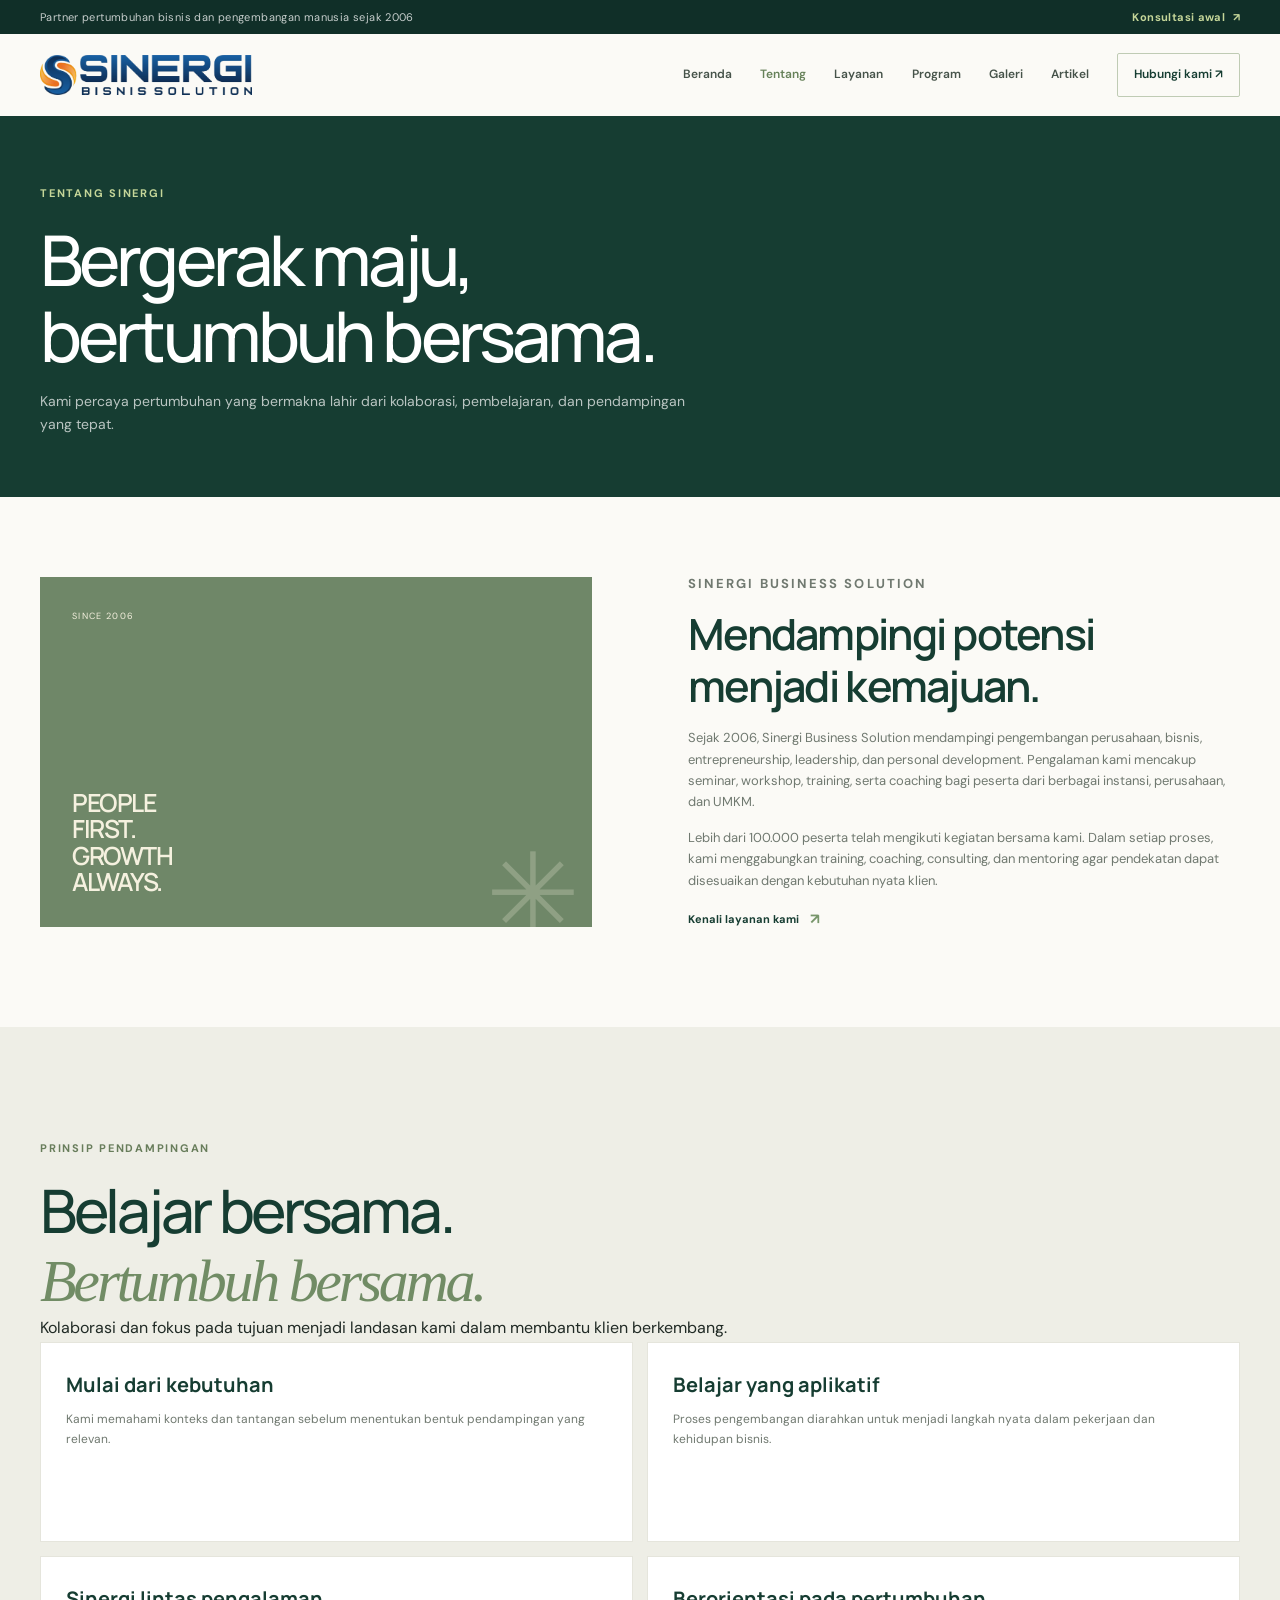
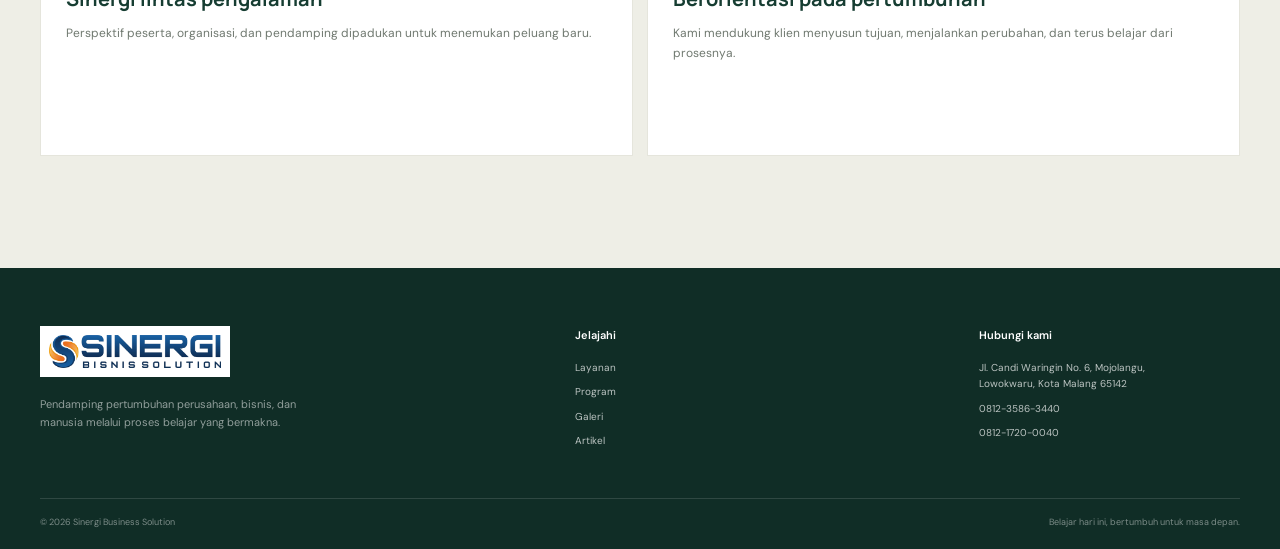
==== about.html @ 2e434a22 "first commit" ====
<!DOCTYPE html>
<html lang="id">
<head>
    <meta charset="UTF-8">
    <meta name="viewport" content="width=device-width, initial-scale=1.0">
    <meta name="description" content="Kenali Sinergi Business Solution, perjalanan, dan pendekatan pendampingannya sejak 2006.">
    <title>Tentang Kami | Sinergi Business Solution</title>
    <link rel="stylesheet" href="css/style.css">
</head>
<body>
<header class="site-header">
    <div class="topbar"><div class="container topbar-inner"><span>Partner pertumbuhan bisnis dan pengembangan manusia sejak 2006</span><a href="https://wa.me/6281235863440" target="_blank" rel="noopener noreferrer">Konsultasi awal <span aria-hidden="true">↗</span></a></div></div>
    <div class="container nav-container">
        <a href="index.html" class="brand" aria-label="Sinergi Business Solution, beranda"><img src="images/SBS BARU.png" alt="Sinergi Business Solution" class="brand-logo"></a>
        <button class="menu-toggle" id="menuToggle" aria-label="Buka menu" aria-expanded="false" aria-controls="navigation">☰</button>
        <nav class="navigation" id="navigation" aria-label="Navigasi utama">
            <a href="index.html">Beranda</a><a href="about.html" class="active">Tentang</a><a href="services.html">Layanan</a><a href="programs.html">Program</a><a href="gallery.html">Galeri</a><a href="blog.html">Artikel</a><a href="contact.html" class="nav-contact">Hubungi kami <span aria-hidden="true">↗</span></a>
        </nav>
    </div>
</header>
<main>
    <section class="page-hero"><div class="container"><p class="eyebrow">Tentang Sinergi</p><h1>Bergerak maju,<br>bertumbuh bersama.</h1><p>Kami percaya pertumbuhan yang bermakna lahir dari kolaborasi, pembelajaran, dan pendampingan yang tepat.</p></div></section>
    <section class="page-content"><div class="container about-grid">
        <div class="about-image"><div class="gallery-tile tile-one"><span>SINCE 2006</span><strong>PEOPLE<br>FIRST.<br>GROWTH<br>ALWAYS.</strong><i aria-hidden="true">✳</i></div></div>
        <div class="about-content"><p class="eyebrow">Sinergi Business Solution</p><h2>Mendampingi potensi menjadi kemajuan.</h2><p>Sejak 2006, Sinergi Business Solution mendampingi pengembangan perusahaan, bisnis, entrepreneurship, leadership, dan personal development. Pengalaman kami mencakup seminar, workshop, training, serta coaching bagi peserta dari berbagai instansi, perusahaan, dan UMKM.</p><p>Lebih dari 100.000 peserta telah mengikuti kegiatan bersama kami. Dalam setiap proses, kami menggabungkan training, coaching, consulting, dan mentoring agar pendekatan dapat disesuaikan dengan kebutuhan nyata klien.</p><a href="services.html" class="text-link">Kenali layanan kami <span aria-hidden="true">↗</span></a></div>
    </div></section>
    <section class="section services-section"><div class="container">
        <div class="section-heading"><p class="eyebrow">Prinsip pendampingan</p><h2>Belajar bersama.<br><em>Bertumbuh bersama.</em></h2><p>Kolaborasi dan fokus pada tujuan menjadi landasan kami dalam membantu klien berkembang.</p></div>
        <div class="service-grid-secondary">
            <article class="service-card-secondary"><h3>Mulai dari kebutuhan</h3><p>Kami memahami konteks dan tantangan sebelum menentukan bentuk pendampingan yang relevan.</p></article>
            <article class="service-card-secondary"><h3>Belajar yang aplikatif</h3><p>Proses pengembangan diarahkan untuk menjadi langkah nyata dalam pekerjaan dan kehidupan bisnis.</p></article>
            <article class="service-card-secondary"><h3>Sinergi lintas pengalaman</h3><p>Perspektif peserta, organisasi, dan pendamping dipadukan untuk menemukan peluang baru.</p></article>
            <article class="service-card-secondary"><h3>Berorientasi pada pertumbuhan</h3><p>Kami mendukung klien menyusun tujuan, menjalankan perubahan, dan terus belajar dari prosesnya.</p></article>
        </div>
    </div></section>
</main>
<footer class="site-footer"><div class="container footer-main"><div class="footer-brand"><a href="index.html"><img src="images/SBS BARU.png" alt="Sinergi Business Solution" class="footer-logo"></a><p>Pendamping pertumbuhan perusahaan, bisnis, dan manusia melalui proses belajar yang bermakna.</p></div><div><h3>Jelajahi</h3><div class="footer-links"><a href="services.html">Layanan</a><a href="programs.html">Program</a><a href="gallery.html">Galeri</a><a href="blog.html">Artikel</a></div></div><div><h3>Hubungi kami</h3><div class="footer-links"><span>Jl. Candi Waringin No. 6, Mojolangu,<br>Lowokwaru, Kota Malang 65142</span><a href="tel:+6281235863440">0812-3586-3440</a><a href="tel:+6281217200040">0812-1720-0040</a></div></div></div><div class="container footer-bottom"><span>© <span class="currentYear"></span> Sinergi Business Solution</span><span>Belajar hari ini, bertumbuh untuk masa depan.</span></div></footer>
<script src="js/script.js"></script>
</body>
</html>
---- css/style.css ----
@import url("https://fonts.googleapis.com/css2?family=DM+Sans:wght@400;500;600;700&family=Manrope:wght@400;500;600;700;800&display=swap");

:root {
    --forest: #163d32;
    --forest-deep: #102f28;
    --green: #78966b;
    --lime: #c5d699;
    --cream: #f4f3ec;
    --paper: #fbfaf6;
    --ink: #202a25;
    --muted: #707970;
    --line: #e5e5dc;
    --white: #fff;
    --display: "Manrope", Arial, sans-serif;
    --body: "DM Sans", Arial, sans-serif;
}

* { box-sizing: border-box; margin: 0; padding: 0; }
html { scroll-behavior: smooth; scroll-padding-top: 100px; }
body { color: var(--ink); background: var(--paper); font-family: var(--body); line-height: 1.65; -webkit-font-smoothing: antialiased; }
img { display: block; max-width: 100%; }
a { color: inherit; text-decoration: none; }
button, input, textarea { font: inherit; }
:focus-visible { outline: 2px solid #78966b; outline-offset: 3px; }
.container { width: min(1200px, calc(100% - 64px)); margin-inline: auto; }
.section { padding: 112px 0; }
.eyebrow { display: flex; align-items: center; gap: 10px; color: #687d5b; font-size: 11px; font-weight: 700; letter-spacing: .16em; text-transform: uppercase; margin-bottom: 20px; }
.eyebrow > span { width: 19px; height: 1px; background: currentColor; }
.eyebrow-light { color: var(--lime); }

.site-header { position: sticky; z-index: 50; top: 0; background: rgba(251,250,246,.97); backdrop-filter: blur(14px); }
.topbar { color: rgba(255,255,255,.76); background: var(--forest-deep); font-size: 11px; letter-spacing: .035em; }
.topbar-inner { min-height: 34px; display: flex; align-items: center; justify-content: space-between; gap: 20px; }
.topbar a { color: var(--lime); font-weight: 700; }
.topbar a span { padding-left: 4px; }
.nav-container { min-height: 82px; display: flex; align-items: center; justify-content: space-between; gap: 34px; }
.brand { display: inline-flex; align-items: center; flex: 0 0 auto; }
.brand-logo { width: 212px; height: auto; }
.navigation { display: flex; align-items: center; gap: clamp(16px, 2.2vw, 29px); }
.navigation a { color: #46534a; font-size: 12px; font-weight: 600; transition: color .2s ease; white-space: nowrap; }
.navigation a:hover, .navigation a.active { color: #668159; }
.navigation .nav-contact { padding: 11px 16px; border: 1px solid #bfcbb4; border-radius: 2px; color: var(--forest); }
.navigation .nav-contact:hover { background: var(--forest); border-color: var(--forest); color: var(--white); }
.menu-toggle { display: none; border: 1px solid var(--line); border-radius: 2px; background: transparent; color: var(--forest); padding: 7px 11px; cursor: pointer; font-size: 20px; }

.hero { position: relative; isolation: isolate; overflow: hidden; color: var(--white); background: var(--forest); }
.hero::before { position: absolute; z-index: -1; inset: 0; background: radial-gradient(ellipse at 82% 30%, rgba(119,151,95,.28), transparent 34%), linear-gradient(110deg, transparent 52%, rgba(8,31,26,.34)); content: ""; }
.hero-layout { min-height: 565px; display: grid; grid-template-columns: 1.05fr .95fr; align-items: center; gap: 5%; padding-top: 58px; padding-bottom: 48px; }
.hero-copy { max-width: 630px; padding: 22px 0 25px; }
.hero h1, .section-heading h2, .intro-content h2, .approach-copy h2, .community-layout h2, .gallery-title h2, .cta-inner h2 { font-family: var(--display); font-weight: 500; letter-spacing: -.055em; }
.hero h1 { font-size: clamp(48px, 6.2vw, 78px); line-height: 1.07; }
.hero h1 em, .section-heading h2 em, .intro-content h2 em, .approach-copy h2 em, .community-layout h2 em, .gallery-title h2 em, .cta-inner h2 em { color: var(--lime); font-family: Georgia, serif; font-weight: 400; }
.hero-description { max-width: 480px; color: rgba(255,255,255,.74); margin-top: 23px; font-size: 16px; }
.hero-actions { display: flex; flex-wrap: wrap; gap: 13px; margin-top: 30px; }
.button { min-height: 48px; display: inline-flex; align-items: center; justify-content: center; gap: 17px; padding: 11px 19px; border: 1px solid transparent; border-radius: 2px; font-size: 12px; font-weight: 700; transition: background .2s, color .2s, transform .2s; }
.button:hover { transform: translateY(-2px); }
.button-light { background: var(--lime); color: var(--forest-deep); }
.button-light:hover { background: #d5e4b1; }
.button-quiet { border-color: rgba(255,255,255,.26); color: var(--white); }
.button-quiet:hover { border-color: var(--lime); color: var(--lime); }
.hero-proof { display: flex; align-items: center; gap: 13px; margin-top: 52px; }
.proof-mark { display: grid; width: 37px; height: 37px; place-items: center; border: 1px solid rgba(197,214,153,.5); border-radius: 50%; color: var(--lime); font-size: 17px; }
.hero-proof p { color: rgba(255,255,255,.62); font-size: 11px; line-height: 1.55; }
.hero-proof strong { color: rgba(255,255,255,.92); font-weight: 600; }
.hero-art { position: relative; min-height: 425px; overflow: hidden; background: #244b3c; }
.hero-art::before { position: absolute; inset: 0; background: linear-gradient(142deg, rgba(255,255,255,.06), transparent 48%), radial-gradient(ellipse at 48% 100%, rgba(12,37,29,.3), transparent 57%); content: ""; }
.art-label, .art-note { position: absolute; z-index: 3; left: 24px; color: rgba(255,255,255,.75); font-size: 9px; letter-spacing: .17em; }
.art-label { top: 23px; }
.art-dot { display: inline-block; width: 6px; height: 6px; margin: 0 8px 1px 0; border-radius: 50%; background: var(--lime); }
.art-note { bottom: 21px; }
.art-note span { margin-right: 13px; color: var(--lime); }
.art-sun { position: absolute; top: 14%; right: 16%; width: 162px; height: 162px; border-radius: 50%; background: #d7d9ac; box-shadow: 0 0 72px rgba(215,217,172,.2); }
.art-curve { position: absolute; z-index: 2; left: 6%; right: 0; height: 215px; border: 1px solid rgba(214,224,180,.36); border-color: rgba(214,224,180,.52) transparent transparent; border-radius: 50%; transform: rotate(-30deg); }
.art-curve-one { top: 31%; }
.art-curve-two { top: 42%; left: 16%; transform: rotate(-24deg); }
.art-stem { position: absolute; z-index: 2; right: 41%; bottom: 15%; width: 7px; height: 43%; border-radius: 80% 80% 0 0; background: #d7d9ac; transform: rotate(8deg); transform-origin: bottom; }
.art-leaf { position: absolute; z-index: 3; width: 71px; height: 31px; border-radius: 100% 0 100% 0; background: #a8bd83; }
.art-leaf-one { right: 40%; bottom: 43%; transform: rotate(-18deg); }
.art-leaf-two { right: 27%; bottom: 35%; transform: scaleX(-1) rotate(-12deg); background: #829d6d; }
.art-leaf-three { right: 42%; bottom: 29%; width: 54px; height: 25px; transform: rotate(-8deg); background: #c5d699; }
.art-base { position: absolute; right: 0; bottom: 0; left: 0; height: 15%; background: linear-gradient(0deg, rgba(9,34,27,.48), transparent); }
.hero-orbit { position: absolute; z-index: -1; border: 1px solid rgba(220,235,199,.075); border-radius: 50%; }
.hero-orbit-one { top: -280px; right: -220px; width: 680px; height: 680px; }
.hero-orbit-two { top: -220px; right: -160px; width: 560px; height: 560px; }
.hero-bottom { display: flex; justify-content: space-between; padding-bottom: 21px; color: rgba(255,255,255,.46); font-size: 9px; letter-spacing: .15em; text-transform: uppercase; }
.hero-scroll span { margin-left: 8px; color: var(--lime); }

.trust-band { background: #ebece3; }
.trust-grid { min-height: 142px; display: grid; grid-template-columns: 1.1fr 1fr .8fr 1.1fr; align-items: center; }
.trust-grid > div { min-height: 70px; padding: 8px 28px; border-right: 1px solid #d5d9cc; }
.trust-grid > div:first-child { padding-left: 0; }
.trust-grid > div:last-child { border: 0; padding-right: 0; }
.trust-grid strong { display: block; color: var(--forest); font-family: var(--display); font-size: 27px; font-weight: 600; letter-spacing: -.04em; line-height: 1.2; }
.trust-grid strong span { color: #78966b; }
.trust-grid p { max-width: 200px; margin-top: 7px; color: #687269; font-size: 10px; line-height: 1.55; }
.trust-note { display: flex; align-items: center; gap: 12px; }
.trust-note p { max-width: 175px; margin: 0; font-size: 11px; }
.trust-star { color: #78966b; font-size: 25px; }

.intro-section { background: var(--paper); }
.intro-grid { display: grid; grid-template-columns: .55fr 1.45fr; gap: 8%; }
.intro-kicker { display: flex; flex-direction: column; align-items: flex-start; justify-content: space-between; }
.intro-kicker .eyebrow { margin-top: 8px; }
.intro-index { display: flex; align-items: center; gap: 10px; color: #818980; font-size: 9px; letter-spacing: .15em; }
.intro-index i { display: inline-block; width: 35px; height: 1px; background: #a6b39a; }
.intro-content h2 { max-width: 800px; color: var(--forest); font-size: clamp(36px, 4.5vw, 59px); line-height: 1.15; }
.intro-content h2 em { color: #718c65; }
.intro-bottom { display: flex; align-items: flex-end; justify-content: space-between; gap: 35px; margin-top: 30px; }
.intro-bottom p { max-width: 515px; color: var(--muted); font-size: 13px; }
.text-link { display: inline-flex; align-items: center; gap: 11px; color: var(--forest); font-size: 11px; font-weight: 700; white-space: nowrap; }
.text-link span { color: #78966b; font-size: 15px; transition: transform .2s; }
.text-link:hover span { transform: translate(3px,-2px); }

.services-section { background: #eeeee6; }
.section-heading-row { display: flex; align-items: flex-end; justify-content: space-between; gap: 40px; margin-bottom: 43px; }
.section-heading { max-width: 770px; }
.section-heading h2 { color: var(--forest); font-size: clamp(38px, 5vw, 60px); line-height: 1.13; }
.section-heading h2 em { color: #718c65; }
.section-heading-row > p { max-width: 360px; padding-bottom: 6px; color: var(--muted); font-size: 12px; }
.service-grid { display: grid; grid-template-columns: repeat(4, 1fr); border-top: 1px solid #d9ddd2; border-bottom: 1px solid #d9ddd2; }
.service-card { min-height: 325px; padding: 24px 23px 26px; border-right: 1px solid #d9ddd2; transition: background .2s; }
.service-card:first-child { border-left: 1px solid #d9ddd2; }
.service-card:hover, .service-card-featured { background: #f8f8f2; }
.card-top { display: flex; align-items: center; justify-content: space-between; }
.service-number { color: #849080; font-size: 9px; letter-spacing: .1em; }
.card-arrow { color: #91a182; font-size: 17px; }
.service-symbol { display: grid; width: 45px; height: 45px; margin: 31px 0 20px; place-items: center; border: 1px solid #d7dfcd; border-radius: 50%; color: var(--forest); font-family: var(--display); font-size: 17px; }
.service-card h3 { color: var(--forest); font-family: var(--display); font-size: 20px; font-weight: 600; letter-spacing: -.03em; }
.service-card p { min-height: 83px; margin: 10px 0 21px; color: var(--muted); font-size: 11px; line-height: 1.75; }
.service-card .text-link { font-size: 10px; }
.section-footnote { display: flex; align-items: center; gap: 20px; margin-top: 20px; color: #858c82; font-size: 9px; }
.section-footnote > span:first-child { color: #647b59; letter-spacing: .1em; }
.section-footnote > span:nth-child(2) { flex: 1; }
.section-footnote a { color: var(--forest); font-size: 10px; font-weight: 700; }
.section-footnote a span { color: #78966b; }

.approach-section { padding: 95px 0; color: var(--white); background: var(--forest); }
.approach-layout { display: grid; grid-template-columns: .9fr 1.1fr; gap: 12%; align-items: center; }
.approach-copy h2 { color: var(--white); font-size: clamp(37px, 4.4vw, 56px); line-height: 1.16; }
.approach-copy h2 em { color: var(--lime); }
.approach-copy > p:not(.eyebrow) { max-width: 420px; margin-top: 20px; color: rgba(255,255,255,.65); font-size: 12px; }
.text-link-light { margin-top: 25px; color: var(--white); }
.text-link-light span { color: var(--lime); }
.approach-steps { border-top: 1px solid rgba(255,255,255,.22); }
.approach-step { display: grid; grid-template-columns: 39px 1fr 24px; align-items: start; gap: 15px; padding: 23px 0; border-bottom: 1px solid rgba(255,255,255,.22); }
.approach-step > span:first-child { color: var(--lime); font-size: 10px; letter-spacing: .1em; }
.approach-step h3 { color: var(--white); font-family: var(--display); font-size: 16px; font-weight: 600; }
.approach-step p { margin-top: 4px; color: rgba(255,255,255,.58); font-size: 10px; }
.step-sign { color: var(--lime); text-align: right; }

.programs-section { background: var(--paper); }
.program-grid { display: grid; grid-template-columns: 1.15fr 1fr 1fr; gap: 14px; }
.program-card { display: flex; flex-direction: column; min-width: 0; border: 1px solid var(--line); background: #f4f3eb; transition: transform .25s, box-shadow .25s; }
.program-card:hover { transform: translateY(-4px); box-shadow: 0 16px 35px rgba(25,58,42,.1); }
.program-tag { padding: 19px 20px 0; color: #75816f; font-size: 9px; font-weight: 700; letter-spacing: .13em; }
.program-graphic { position: relative; display: grid; min-height: 215px; margin: 14px 14px 0; place-items: center; overflow: hidden; }
.program-graphic::before, .program-graphic::after { position: absolute; border: 1px solid currentColor; border-radius: 50%; content: ""; }
.program-graphic::before { width: 185px; height: 185px; opacity: .32; }
.program-graphic::after { width: 135px; height: 135px; opacity: .3; }
.program-graphic > span { position: relative; z-index: 1; font-family: var(--display); font-size: 33px; font-weight: 700; letter-spacing: -.08em; }
.program-graphic i, .program-graphic b { position: absolute; z-index: 1; display: block; }
.graphic-growth { color: #e4ebd2; background: #54765f; }
.graphic-growth::before { border-radius: 50% 0 50% 50%; transform: rotate(35deg); }
.graphic-growth i { right: 22%; bottom: -5px; width: 3px; height: 112px; background: #c2d19b; transform: rotate(18deg); }
.graphic-growth b { right: 24%; bottom: 93px; width: 52px; height: 25px; border-radius: 100% 0 100% 0; background: #c2d19b; transform: rotate(-22deg); }
.graphic-leap { color: #f1f0da; background: #b08a57; }
.graphic-leap::before { width: 215px; height: 215px; border-style: dashed; }
.graphic-leap i { bottom: 30px; left: 20%; width: 62%; height: 48px; border-top: 1px solid rgba(255,255,255,.5); border-radius: 50%; transform: rotate(-20deg); }
.graphic-leap b { top: 54px; right: 29%; width: 13px; height: 13px; border-radius: 50%; background: #e2d8a3; box-shadow: 0 0 18px #e2d8a3; }
.graphic-community { color: #eff1df; background: #718c81; }
.graphic-community::before { width: 220px; height: 120px; }
.graphic-community i { top: 70px; left: 35%; width: 16px; height: 16px; border-radius: 50%; background: #d6dcad; box-shadow: 46px 17px 0 #a8c5b4, -46px 17px 0 #a8c5b4; }
.graphic-community b { top: 108px; left: 28%; width: 120px; height: 38px; border: 1px solid rgba(255,255,255,.52); border-radius: 50%; }
.program-info { display: flex; align-items: center; justify-content: space-between; gap: 10px; padding: 18px 20px 20px; }
.program-info > div > span { color: #858b80; font-size: 8px; letter-spacing: .12em; }
.program-info h3 { margin-top: 4px; color: var(--forest); font-family: var(--display); font-size: 15px; font-weight: 600; }
.round-arrow { display: grid; width: 31px; height: 31px; flex: 0 0 auto; place-items: center; border: 1px solid #cdd4c5; border-radius: 50%; color: var(--forest); transition: background .2s,color .2s; }
.program-card:hover .round-arrow { background: var(--forest); color: white; }
.program-more { display: flex; align-items: center; justify-content: space-between; gap: 25px; margin-top: 23px; }
.program-more p { max-width: 550px; color: var(--muted); font-size: 11px; }

.community-section { padding: 72px 0; overflow: hidden; background: #e8eadf; }
.community-layout { position: relative; display: grid; grid-template-columns: 1fr 1fr; align-items: center; gap: 12%; }
.community-layout h2 { color: var(--forest); font-size: clamp(39px, 4.7vw, 58px); line-height: 1.1; }
.community-layout h2 em { color: #718c65; }
.community-detail { max-width: 440px; }
.community-detail p { color: #69746b; font-size: 12px; }
.button-dark { margin-top: 23px; background: var(--forest); color: white; }
.button-dark:hover { background: #265746; }
.community-stamp { position: absolute; right: 31%; bottom: -142px; display: flex; width: 91px; height: 91px; flex-direction: column; align-items: center; justify-content: center; border: 1px solid rgba(88,117,82,.3); border-radius: 50%; color: #718c65; font-size: 7px; letter-spacing: .16em; transform: rotate(-17deg); }
.community-stamp i { margin: 2px; font-size: 19px; font-style: normal; }

.gallery-section { background: var(--paper); }
.gallery-layout { display: grid; grid-template-columns: .8fr 1.2fr; align-items: center; gap: 9%; }
.gallery-title h2 { color: var(--forest); font-size: clamp(34px, 4.2vw, 53px); line-height: 1.18; }
.gallery-title h2 em { color: #718c65; }
.gallery-title > p:not(.eyebrow) { max-width: 380px; margin: 18px 0; color: var(--muted); font-size: 11px; }
.gallery-composition { display: grid; min-height: 370px; grid-template-columns: 1fr 1fr; grid-template-rows: 1fr 1fr; gap: 11px; }
.gallery-tile { position: relative; display: flex; flex-direction: column; justify-content: space-between; overflow: hidden; padding: 16px; }
.gallery-tile span { font-size: 9px; letter-spacing: .15em; }
.gallery-tile strong { position: relative; z-index: 1; font-family: var(--display); font-size: clamp(17px,2vw,25px); font-weight: 600; line-height: 1.05; letter-spacing: -.06em; }
.gallery-tile i { position: absolute; right: 12px; bottom: -24px; font-size: 112px; font-style: normal; line-height: 1; opacity: .24; }
.tile-one { grid-row: span 2; color: #f5f1df; background: #6f8768; }
.tile-two { color: #f8f5e7; background: #b08a57; }
.tile-three { color: #f7f4e8; background: #325b4b; }

.cta-section { padding: 83px 0; color: var(--white); background: var(--forest); }
.cta-inner { text-align: center; }
.cta-inner .eyebrow { justify-content: center; }
.cta-inner h2 { margin: 0 auto 25px; font-size: clamp(34px, 4.8vw, 57px); line-height: 1.16; }
.cta-inner h2 em { color: var(--lime); }

.site-footer { color: rgba(255,255,255,.72); background: #102d26; }
.footer-main { display: grid; grid-template-columns: 1.5fr 1fr 1fr; gap: 12%; padding-top: 58px; padding-bottom: 48px; }
.footer-logo { width: 190px; padding: 9px; background: white; }
.footer-brand p { max-width: 280px; margin-top: 18px; color: rgba(255,255,255,.54); font-size: 11px; }
.footer-main h3 { margin-bottom: 16px; color: var(--white); font-size: 11px; font-weight: 600; }
.footer-links { display: grid; gap: 8px; font-size: 10px; }
.footer-links a:hover { color: var(--lime); }
.footer-bottom { display: flex; justify-content: space-between; gap: 20px; padding-top: 16px; padding-bottom: 19px; border-top: 1px solid rgba(255,255,255,.13); color: rgba(255,255,255,.45); font-size: 9px; }

.page-hero { padding: 68px 0 60px; color: white; background: var(--forest); }
.page-hero .eyebrow { color: var(--lime); }
.page-hero h1 { color: white; font-family: var(--display); font-size: clamp(40px,6vw,70px); font-weight: 500; letter-spacing: -.055em; line-height: 1.08; }
.page-hero p:not(.eyebrow) { max-width: 670px; margin-top: 17px; color: rgba(255,255,255,.7); font-size: 14px; }
.page-content { padding: 76px 0 95px; }
.about-grid, .contact-grid, .highlight-grid { display: grid; grid-template-columns: 1fr 1fr; align-items: center; gap: 8%; }
.about-image { min-height: 350px; display: grid; place-items: center; overflow: hidden; background: linear-gradient(145deg,#627d61,#315648); }
.about-image img { width: 100%; min-height: 350px; object-fit: cover; }
.about-image > .gallery-tile { width: 100%; height: 100%; min-height: 350px; padding: 32px; }
.about-content h2, .contact-details h2, .contact-form h2, .page-heading h2 { margin-bottom: 16px; color: var(--forest); font-family: var(--display); font-size: clamp(29px,4vw,43px); font-weight: 600; letter-spacing: -.04em; line-height: 1.2; }
.about-content p, .contact-details > p, .page-heading > p { margin-bottom: 14px; color: var(--muted); font-size: 13px; }
.page-heading { max-width: 730px; margin: 0 auto 36px; text-align: center; }
.service-grid-secondary { display: grid; grid-template-columns: repeat(2,1fr); gap: 14px; }
.service-card-secondary { min-height: 200px; padding: 25px; border: 1px solid var(--line); background: white; }
.service-card-secondary h3 { margin-bottom: 9px; color: var(--forest); font-family: var(--display); font-size: 20px; }
.service-card-secondary p, .service-card-secondary li { color: var(--muted); font-size: 12px; }
.service-card-secondary ul { margin: 13px 0 0 18px; }
.program-list { display: grid; gap: 12px; }
.program-detail { display: grid; grid-template-columns: 70px 1fr; gap: 20px; padding: 23px; border: 1px solid var(--line); background: white; }
.program-detail > span { color: #718c65; font-family: var(--display); font-size: 20px; }
.program-detail h2 { color: var(--forest); font-family: var(--display); font-size: 20px; }
.program-detail p { margin-top: 5px; color: var(--muted); font-size: 12px; }
.gallery-grid { display: grid; grid-template-columns: repeat(3,1fr); gap: 14px; }
.gallery-item { min-height: 230px; display: flex; flex-direction: column; justify-content: space-between; padding: 20px; color: white; background: #54765f; }
.gallery-item:nth-child(3n + 2) { background: #b08a57; }
.gallery-item:nth-child(3n + 3) { background: #325b4b; }
.gallery-item span { font-size: 9px; letter-spacing: .14em; }
.gallery-item h2 { font-family: var(--display); font-size: 24px; line-height: 1.15; }
.contact-details, .contact-form { padding: 28px; border: 1px solid var(--line); background: white; }
.contact-item { margin-top: 19px; }
.contact-item strong { color: var(--forest); font-size: 12px; }
.contact-item p, .contact-item a { display: block; color: var(--muted); font-size: 12px; }
.contact-form label { display: block; margin: 13px 0 5px; color: var(--ink); font-size: 11px; font-weight: 700; }
.contact-form input, .contact-form textarea { width: 100%; padding: 11px; border: 1px solid var(--line); border-radius: 2px; background: var(--paper); color: var(--ink); }
.contact-form textarea { min-height: 120px; resize: vertical; }
.form-note { margin-top: 11px; color: var(--muted); font-size: 10px; }
.blog-empty { max-width: 700px; margin: auto; padding: 42px; border: 1px solid var(--line); background: white; text-align: center; }
.blog-empty h2 { color: var(--forest); font-family: var(--display); font-size: 28px; }
.blog-empty > p:not(.eyebrow) { margin-top: 10px; color: var(--muted); font-size: 12px; }

@media (max-width: 1020px) {
    .container { width: min(100% - 44px, 1200px); }
    .nav-container { gap: 20px; }
    .brand-logo { width: 180px; }
    .navigation { gap: 14px; }
    .navigation a { font-size: 11px; }
    .navigation .nav-contact { padding: 9px 11px; }
    .hero-layout { min-height: 515px; }
    .hero-art { min-height: 370px; }
    .service-card { padding: 20px 15px; }
    .footer-main { gap: 7%; }
}
@media (max-width: 760px) {
    .container { width: min(100% - 38px, 620px); }
    .section { padding: 76px 0; }
    .topbar-inner { min-height: 32px; font-size: 9px; }
    .topbar-inner > span { max-width: 72%; }
    .nav-container { min-height: 69px; }
    .brand-logo { width: 164px; }
    .menu-toggle { display: block; }
    .navigation { position: absolute; top: 100%; right: 0; left: 0; display: none; align-items: stretch; gap: 0; padding: 10px 20px 20px; border-top: 1px solid var(--line); background: var(--paper); box-shadow: 0 14px 24px rgba(15,40,29,.1); }
    .navigation.active { display: flex; flex-direction: column; }
    .navigation a { padding: 12px 4px; border-bottom: 1px solid var(--line); font-size: 13px; }
    .navigation .nav-contact { margin-top: 10px; text-align: center; }
    .hero-layout { min-height: 0; grid-template-columns: 1fr; gap: 28px; padding-top: 53px; padding-bottom: 30px; }
    .hero-copy { padding: 0; }
    .hero h1 { font-size: clamp(45px, 11vw, 66px); }
    .hero-description { max-width: 450px; font-size: 14px; }
    .hero-proof { margin-top: 28px; }
    .hero-art { min-height: 300px; }
    .art-sun { width: 128px; height: 128px; }
    .hero-bottom { padding-bottom: 14px; font-size: 8px; }
    .trust-grid { grid-template-columns: 1fr 1fr; padding: 18px 0; }
    .trust-grid > div { min-height: 82px; padding: 10px 14px; border-bottom: 1px solid #d5d9cc; }
    .trust-grid > div:nth-child(2) { border-right: 0; }
    .trust-grid > div:nth-child(3), .trust-grid > div:nth-child(4) { border-bottom: 0; }
    .trust-grid > div:first-child { padding-left: 0; }
    .trust-grid > div:last-child { padding-right: 0; }
    .trust-grid strong { font-size: 23px; }
    .trust-grid p { font-size: 9px; }
    .intro-grid { grid-template-columns: 1fr; gap: 26px; }
    .intro-kicker { flex-direction: row; align-items: center; }
    .intro-kicker .eyebrow { margin: 0; }
    .intro-index { display: none; }
    .intro-content h2 { font-size: clamp(34px, 9vw, 52px); }
    .intro-bottom { align-items: flex-start; flex-direction: column; gap: 17px; }
    .section-heading-row { align-items: flex-start; flex-direction: column; gap: 16px; margin-bottom: 29px; }
    .section-heading h2 { font-size: clamp(37px, 9vw, 53px); }
    .section-heading-row > p { max-width: 500px; }
    .service-grid { grid-template-columns: 1fr 1fr; }
    .service-card { min-height: 300px; padding: 18px; border-bottom: 1px solid #d9ddd2; }
    .service-card:nth-child(odd) { border-left: 1px solid #d9ddd2; }
    .service-card:nth-child(even) { border-right: 1px solid #d9ddd2; }
    .service-card p { min-height: 88px; }
    .section-footnote { flex-wrap: wrap; gap: 10px; }
    .section-footnote > span:nth-child(2) { flex-basis: 60%; }
    .approach-section { padding: 74px 0; }
    .approach-layout { grid-template-columns: 1fr; gap: 38px; }
    .approach-copy h2 { font-size: clamp(37px, 9vw, 52px); }
    .program-grid { grid-template-columns: 1fr 1fr; }
    .program-card:first-child { grid-column: span 2; }
    .program-graphic { min-height: 190px; }
    .program-card:first-child .program-graphic { min-height: 230px; }
    .program-info { padding: 16px; }
    .program-info h3 { font-size: 13px; }
    .program-more { align-items: flex-start; flex-direction: column; }
    .community-layout { grid-template-columns: 1fr; gap: 20px; }
    .community-layout h2 { font-size: 48px; }
    .community-stamp { right: 12px; bottom: -35px; }
    .gallery-layout { grid-template-columns: 1fr; gap: 29px; }
    .gallery-title h2 { font-size: 42px; }
    .gallery-composition { min-height: 315px; }
    .footer-main { grid-template-columns: 1fr 1fr; gap: 35px 20px; padding-top: 42px; }
    .footer-brand { grid-column: span 2; }
    .footer-bottom { flex-direction: column; gap: 6px; }
    .about-grid, .contact-grid, .highlight-grid { grid-template-columns: 1fr; gap: 28px; }
    .gallery-grid { grid-template-columns: 1fr 1fr; }
}
@media (max-width: 480px) {
    .container { width: calc(100% - 32px); }
    .topbar-inner > span { max-width: 69%; line-height: 1.35; }
    .topbar a { font-size: 8px; white-space: nowrap; }
    .hero h1 { font-size: 44px; }
    .hero-actions { align-items: stretch; flex-direction: column; max-width: 280px; }
    .hero-actions .button { justify-content: space-between; }
    .hero-art { min-height: 265px; }
    .art-sun { top: 16%; right: 14%; width: 105px; height: 105px; }
    .art-stem { right: 42%; }
    .trust-grid > div { padding-inline: 9px; }
    .trust-grid p { max-width: 145px; }
    .service-card { min-height: 330px; padding: 15px 12px; }
    .service-symbol { margin-top: 25px; }
    .service-card h3 { font-size: 17px; }
    .service-card p { font-size: 10px; }
    .section-footnote > span:nth-child(2) { display: none; }
    .section-footnote a { margin-left: auto; }
    .program-grid { grid-template-columns: 1fr; }
    .program-card:first-child { grid-column: auto; }
    .program-card:first-child .program-graphic { min-height: 195px; }
    .program-graphic { min-height: 185px; }
    .gallery-composition { min-height: 275px; gap: 7px; }
    .gallery-tile { padding: 12px; }
    .gallery-tile strong { font-size: 18px; }
    .cta-section { padding: 67px 0; }
    .cta-inner h2 { font-size: 36px; }
    .footer-main { grid-template-columns: 1fr 1fr; }
    .page-hero { padding: 53px 0 45px; }
    .page-content { padding: 56px 0 70px; }
    .service-grid-secondary, .gallery-grid { grid-template-columns: 1fr; }
    .program-detail { grid-template-columns: 40px 1fr; gap: 12px; padding: 17px; }
    .contact-details, .contact-form { padding: 20px; }
}
@media (prefers-reduced-motion: reduce) {
    *, *::before, *::after { scroll-behavior: auto !important; transition-duration: .01ms !important; animation-duration: .01ms !important; }
}
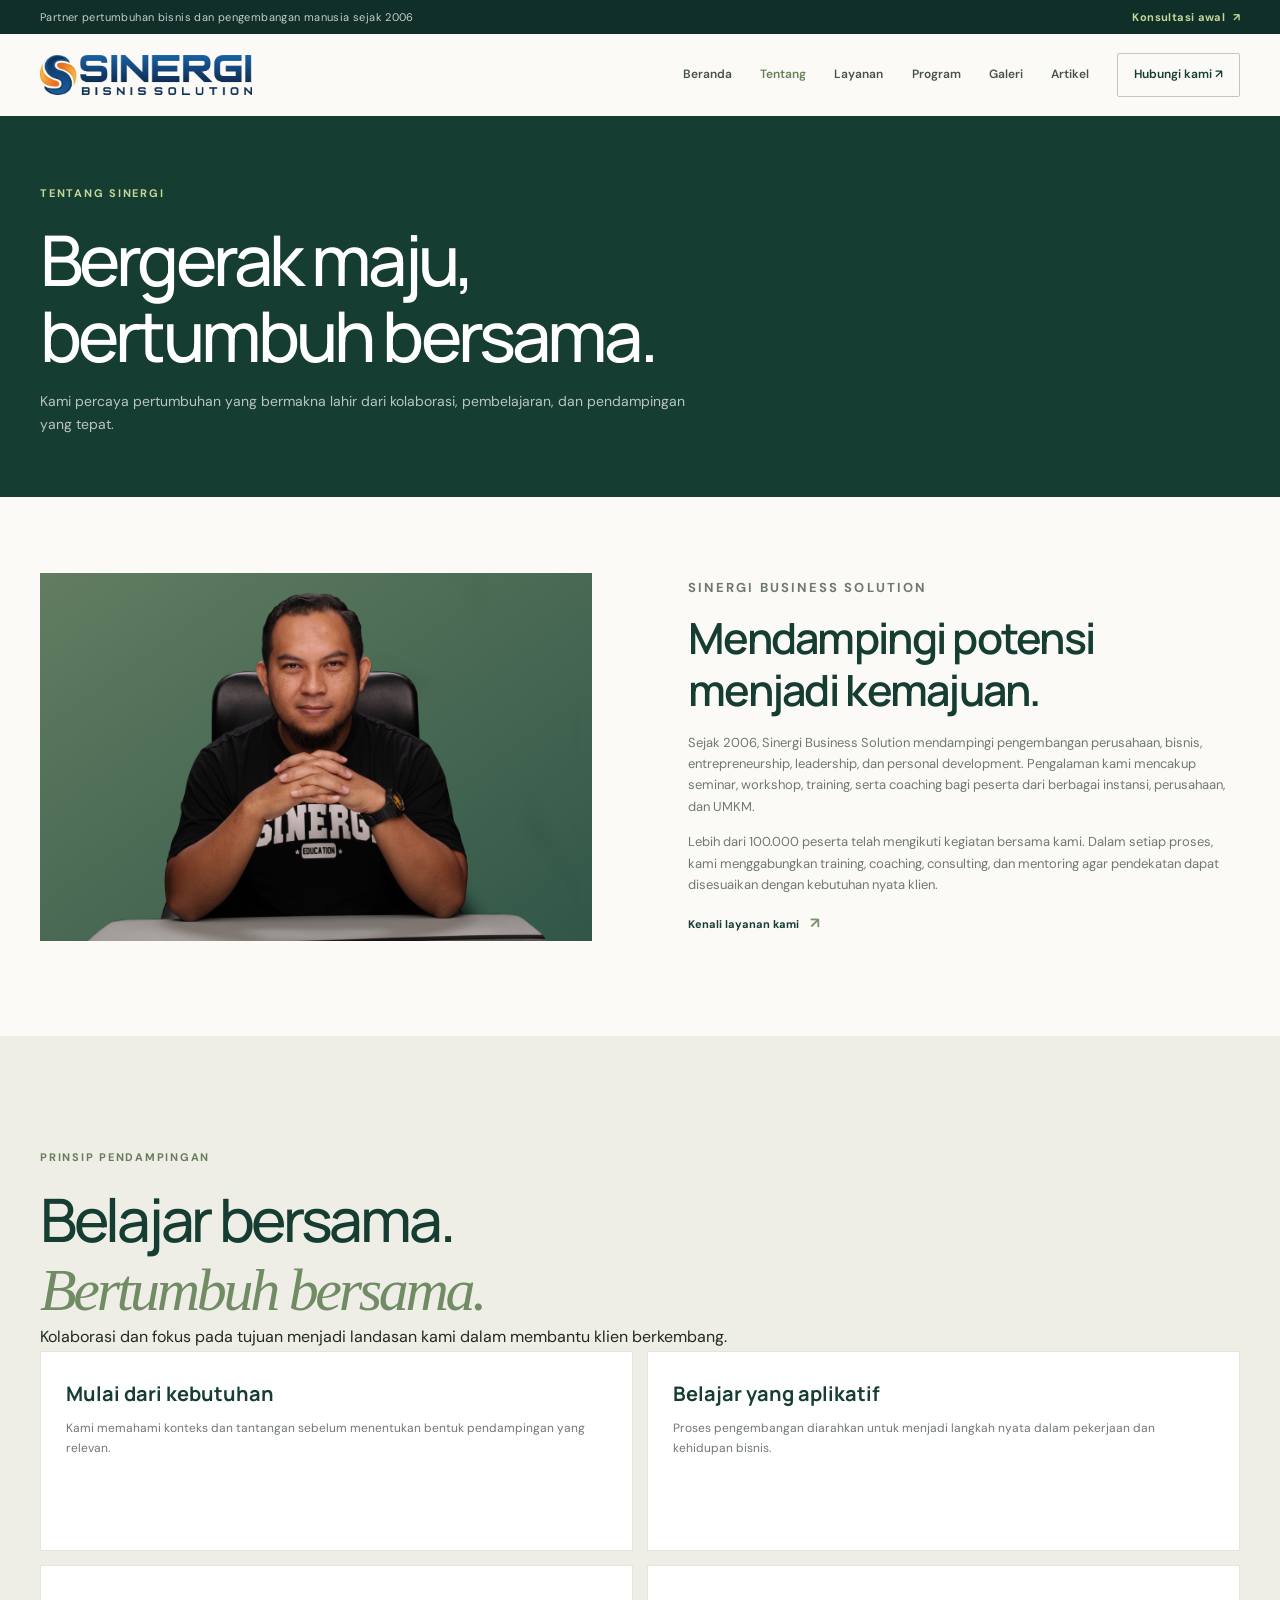
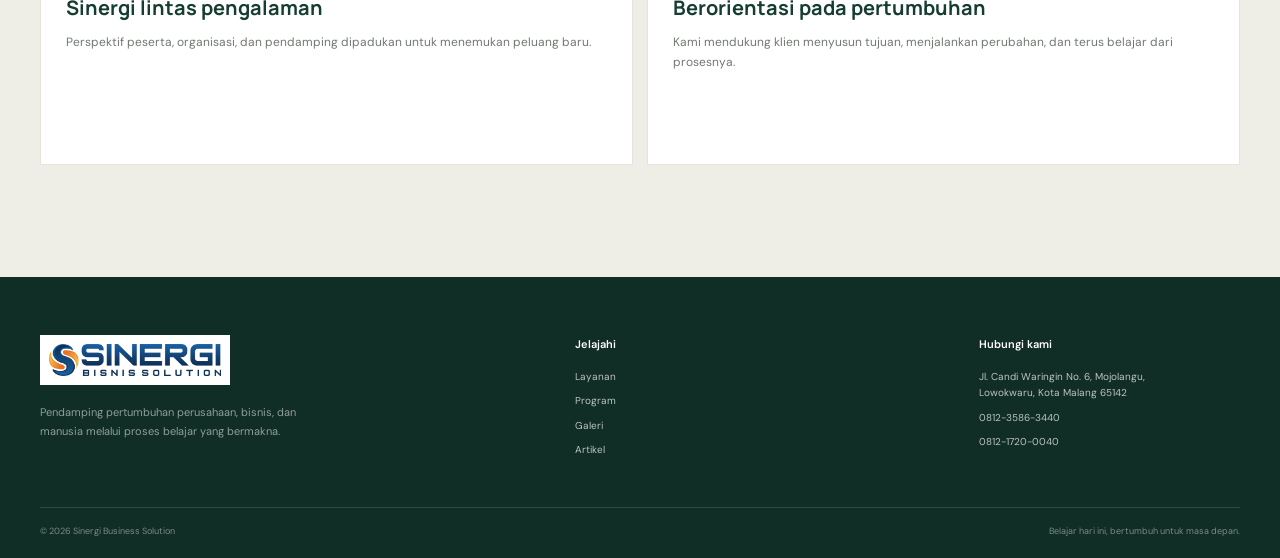
==== commit 98ab861d: "update" ====
--- a/about.html
+++ b/about.html
@@ -12,7 +12,9 @@
     <div class="topbar"><div class="container topbar-inner"><span>Partner pertumbuhan bisnis dan pengembangan manusia sejak 2006</span><a href="https://wa.me/6281235863440" target="_blank" rel="noopener noreferrer">Konsultasi awal <span aria-hidden="true">↗</span></a></div></div>
     <div class="container nav-container">
         <a href="index.html" class="brand" aria-label="Sinergi Business Solution, beranda"><img src="images/SBS BARU.png" alt="Sinergi Business Solution" class="brand-logo"></a>
-        <button class="menu-toggle" id="menuToggle" aria-label="Buka menu" aria-expanded="false" aria-controls="navigation">☰</button>
+        <button class="menu-toggle" id="menuToggle" aria-label="Buka menu" aria-expanded="false" aria-controls="navigation">
+            <span></span><span></span><span></span>
+        </button>
         <nav class="navigation" id="navigation" aria-label="Navigasi utama">
             <a href="index.html">Beranda</a><a href="about.html" class="active">Tentang</a><a href="services.html">Layanan</a><a href="programs.html">Program</a><a href="gallery.html">Galeri</a><a href="blog.html">Artikel</a><a href="contact.html" class="nav-contact">Hubungi kami <span aria-hidden="true">↗</span></a>
         </nav>
@@ -21,7 +23,7 @@
 <main>
     <section class="page-hero"><div class="container"><p class="eyebrow">Tentang Sinergi</p><h1>Bergerak maju,<br>bertumbuh bersama.</h1><p>Kami percaya pertumbuhan yang bermakna lahir dari kolaborasi, pembelajaran, dan pendampingan yang tepat.</p></div></section>
     <section class="page-content"><div class="container about-grid">
-        <div class="about-image"><div class="gallery-tile tile-one"><span>SINCE 2006</span><strong>PEOPLE<br>FIRST.<br>GROWTH<br>ALWAYS.</strong><i aria-hidden="true">✳</i></div></div>
+        <div class="about-image"><img src="images/pak-ridwan-png-scaled-1-1.png" alt="Coach Ridwans"></div>
         <div class="about-content"><p class="eyebrow">Sinergi Business Solution</p><h2>Mendampingi potensi menjadi kemajuan.</h2><p>Sejak 2006, Sinergi Business Solution mendampingi pengembangan perusahaan, bisnis, entrepreneurship, leadership, dan personal development. Pengalaman kami mencakup seminar, workshop, training, serta coaching bagi peserta dari berbagai instansi, perusahaan, dan UMKM.</p><p>Lebih dari 100.000 peserta telah mengikuti kegiatan bersama kami. Dalam setiap proses, kami menggabungkan training, coaching, consulting, dan mentoring agar pendekatan dapat disesuaikan dengan kebutuhan nyata klien.</p><a href="services.html" class="text-link">Kenali layanan kami <span aria-hidden="true">↗</span></a></div>
     </div></section>
     <section class="section services-section"><div class="container">
--- a/css/style.css
+++ b/css/style.css
@@ -41,10 +41,14 @@
 .navigation a:hover, .navigation a.active { color: #668159; }
 .navigation .nav-contact { padding: 11px 16px; border: 1px solid #bfcbb4; border-radius: 2px; color: var(--forest); }
 .navigation .nav-contact:hover { background: var(--forest); border-color: var(--forest); color: var(--white); }
-.menu-toggle { display: none; border: 1px solid var(--line); border-radius: 2px; background: transparent; color: var(--forest); padding: 7px 11px; cursor: pointer; font-size: 20px; }
+.menu-toggle { display: none; width: 42px; height: 42px; flex-direction: column; align-items: center; justify-content: center; gap: 5px; border: 1px solid var(--line); border-radius: 2px; background: transparent; cursor: pointer; }
+.menu-toggle span { display: block; width: 17px; height: 1px; background: var(--forest); transition: transform .2s, opacity .2s; }
+.menu-toggle.is-open span:first-child { transform: translateY(6px) rotate(45deg); }
+.menu-toggle.is-open span:nth-child(2) { opacity: 0; }
+.menu-toggle.is-open span:last-child { transform: translateY(-6px) rotate(-45deg); }
 
 .hero { position: relative; isolation: isolate; overflow: hidden; color: var(--white); background: var(--forest); }
-.hero::before { position: absolute; z-index: -1; inset: 0; background: radial-gradient(ellipse at 82% 30%, rgba(119,151,95,.28), transparent 34%), linear-gradient(110deg, transparent 52%, rgba(8,31,26,.34)); content: ""; }
+.hero::before { position: absolute; z-index: -1; inset: 0; background: linear-gradient(110deg, transparent 52%, rgba(8,31,26,.34)); content: ""; pointer-events: none; }
 .hero-layout { min-height: 565px; display: grid; grid-template-columns: 1.05fr .95fr; align-items: center; gap: 5%; padding-top: 58px; padding-bottom: 48px; }
 .hero-copy { max-width: 630px; padding: 22px 0 25px; }
 .hero h1, .section-heading h2, .intro-content h2, .approach-copy h2, .community-layout h2, .gallery-title h2, .cta-inner h2 { font-family: var(--display); font-weight: 500; letter-spacing: -.055em; }
@@ -58,32 +62,15 @@
 .button-light:hover { background: #d5e4b1; }
 .button-quiet { border-color: rgba(255,255,255,.26); color: var(--white); }
 .button-quiet:hover { border-color: var(--lime); color: var(--lime); }
-.hero-proof { display: flex; align-items: center; gap: 13px; margin-top: 52px; }
-.proof-mark { display: grid; width: 37px; height: 37px; place-items: center; border: 1px solid rgba(197,214,153,.5); border-radius: 50%; color: var(--lime); font-size: 17px; }
+.hero-proof { margin-top: 52px; }
 .hero-proof p { color: rgba(255,255,255,.62); font-size: 11px; line-height: 1.55; }
 .hero-proof strong { color: rgba(255,255,255,.92); font-weight: 600; }
-.hero-art { position: relative; min-height: 425px; overflow: hidden; background: #244b3c; }
-.hero-art::before { position: absolute; inset: 0; background: linear-gradient(142deg, rgba(255,255,255,.06), transparent 48%), radial-gradient(ellipse at 48% 100%, rgba(12,37,29,.3), transparent 57%); content: ""; }
-.art-label, .art-note { position: absolute; z-index: 3; left: 24px; color: rgba(255,255,255,.75); font-size: 9px; letter-spacing: .17em; }
-.art-label { top: 23px; }
-.art-dot { display: inline-block; width: 6px; height: 6px; margin: 0 8px 1px 0; border-radius: 50%; background: var(--lime); }
-.art-note { bottom: 21px; }
-.art-note span { margin-right: 13px; color: var(--lime); }
-.art-sun { position: absolute; top: 14%; right: 16%; width: 162px; height: 162px; border-radius: 50%; background: #d7d9ac; box-shadow: 0 0 72px rgba(215,217,172,.2); }
-.art-curve { position: absolute; z-index: 2; left: 6%; right: 0; height: 215px; border: 1px solid rgba(214,224,180,.36); border-color: rgba(214,224,180,.52) transparent transparent; border-radius: 50%; transform: rotate(-30deg); }
-.art-curve-one { top: 31%; }
-.art-curve-two { top: 42%; left: 16%; transform: rotate(-24deg); }
-.art-stem { position: absolute; z-index: 2; right: 41%; bottom: 15%; width: 7px; height: 43%; border-radius: 80% 80% 0 0; background: #d7d9ac; transform: rotate(8deg); transform-origin: bottom; }
-.art-leaf { position: absolute; z-index: 3; width: 71px; height: 31px; border-radius: 100% 0 100% 0; background: #a8bd83; }
-.art-leaf-one { right: 40%; bottom: 43%; transform: rotate(-18deg); }
-.art-leaf-two { right: 27%; bottom: 35%; transform: scaleX(-1) rotate(-12deg); background: #829d6d; }
-.art-leaf-three { right: 42%; bottom: 29%; width: 54px; height: 25px; transform: rotate(-8deg); background: #c5d699; }
-.art-base { position: absolute; right: 0; bottom: 0; left: 0; height: 15%; background: linear-gradient(0deg, rgba(9,34,27,.48), transparent); }
-.hero-orbit { position: absolute; z-index: -1; border: 1px solid rgba(220,235,199,.075); border-radius: 50%; }
-.hero-orbit-one { top: -280px; right: -220px; width: 680px; height: 680px; }
-.hero-orbit-two { top: -220px; right: -160px; width: 560px; height: 560px; }
+.hero-photo { position: relative; min-height: 425px; overflow: hidden; background: #244b3c; }
+.hero-photo::after { position: absolute; inset: 35% 0 0; background: linear-gradient(0deg, rgba(8,31,26,.72), transparent); content: ""; }
+.hero-photo img { width: 100%; height: 425px; object-fit: cover; }
+.hero-photo figcaption { position: absolute; z-index: 1; right: 23px; bottom: 20px; left: 23px; color: white; font-size: 10px; letter-spacing: .12em; text-transform: uppercase; }
 .hero-bottom { display: flex; justify-content: space-between; padding-bottom: 21px; color: rgba(255,255,255,.46); font-size: 9px; letter-spacing: .15em; text-transform: uppercase; }
-.hero-scroll span { margin-left: 8px; color: var(--lime); }
+.hero-scroll { color: var(--lime); }
 
 .trust-band { background: #ebece3; }
 .trust-grid { min-height: 142px; display: grid; grid-template-columns: 1.1fr 1fr .8fr 1.1fr; align-items: center; }
@@ -93,9 +80,26 @@
 .trust-grid strong { display: block; color: var(--forest); font-family: var(--display); font-size: 27px; font-weight: 600; letter-spacing: -.04em; line-height: 1.2; }
 .trust-grid strong span { color: #78966b; }
 .trust-grid p { max-width: 200px; margin-top: 7px; color: #687269; font-size: 10px; line-height: 1.55; }
-.trust-note { display: flex; align-items: center; gap: 12px; }
 .trust-note p { max-width: 175px; margin: 0; font-size: 11px; }
-.trust-star { color: #78966b; font-size: 25px; }
+
+.clients-section { padding: 56px 0; border-bottom: 1px solid var(--line); background: var(--paper); }
+.clients-layout { display: grid; grid-template-columns: .8fr 1.2fr; align-items: center; gap: 8%; }
+.clients-intro .eyebrow { margin-bottom: 10px; }
+.clients-intro h2 { max-width: 270px; color: var(--forest); font-family: var(--display); font-size: 22px; font-weight: 600; letter-spacing: -.04em; line-height: 1.25; }
+.client-carousel { min-width: 0; overflow: hidden; }
+.client-track { display: flex; width: max-content; animation: client-scroll 42s linear infinite; }
+.client-carousel.is-paused .client-track { animation-play-state: paused; }
+.client-list { display: flex; flex: 0 0 auto; align-items: center; gap: 25px; margin: 0 25px 0 0; padding: 0; list-style: none; }
+.client-list li { width: 135px; height: 82px; display: flex; flex: 0 0 135px; align-items: center; justify-content: center; overflow: hidden; }
+.client-list .client-logo { width: 100%; height: 100%; object-fit: cover; object-position: top; }
+.client-carousel-toggle { display: block; margin: 12px 0 0 auto; padding: 5px 9px; border: 1px solid #cbd3c5; border-radius: 2px; background: transparent; color: var(--forest); cursor: pointer; font-size: 9px; }
+.client-carousel-toggle:hover { background: #eeeee6; }
+@keyframes client-scroll { to { transform: translateX(-50%); } }
+.client-name { font-family: var(--display); font-weight: 700; line-height: 1.15; }
+.client-pln { color: var(--forest); font-size: 25px; letter-spacing: -.07em; }
+.client-pajak { font-size: 13px; }
+.client-bekraf { color: var(--forest); font-size: 20px; letter-spacing: .04em; }
+.client-detail { color: var(--muted); font-size: 8px; letter-spacing: .14em; text-transform: uppercase; }
 
 .intro-section { background: var(--paper); }
 .intro-grid { display: grid; grid-template-columns: .55fr 1.45fr; gap: 8%; }
@@ -124,8 +128,7 @@
 .card-top { display: flex; align-items: center; justify-content: space-between; }
 .service-number { color: #849080; font-size: 9px; letter-spacing: .1em; }
 .card-arrow { color: #91a182; font-size: 17px; }
-.service-symbol { display: grid; width: 45px; height: 45px; margin: 31px 0 20px; place-items: center; border: 1px solid #d7dfcd; border-radius: 50%; color: var(--forest); font-family: var(--display); font-size: 17px; }
-.service-card h3 { color: var(--forest); font-family: var(--display); font-size: 20px; font-weight: 600; letter-spacing: -.03em; }
+.service-card h3 { margin-top: 31px; color: var(--forest); font-family: var(--display); font-size: 20px; font-weight: 600; letter-spacing: -.03em; }
 .service-card p { min-height: 83px; margin: 10px 0 21px; color: var(--muted); font-size: 11px; line-height: 1.75; }
 .service-card .text-link { font-size: 10px; }
 .section-footnote { display: flex; align-items: center; gap: 20px; margin-top: 20px; color: #858c82; font-size: 9px; }
@@ -142,35 +145,18 @@
 .text-link-light { margin-top: 25px; color: var(--white); }
 .text-link-light span { color: var(--lime); }
 .approach-steps { border-top: 1px solid rgba(255,255,255,.22); }
-.approach-step { display: grid; grid-template-columns: 39px 1fr 24px; align-items: start; gap: 15px; padding: 23px 0; border-bottom: 1px solid rgba(255,255,255,.22); }
+.approach-step { display: grid; grid-template-columns: 39px 1fr; align-items: start; gap: 15px; padding: 23px 0; border-bottom: 1px solid rgba(255,255,255,.22); }
 .approach-step > span:first-child { color: var(--lime); font-size: 10px; letter-spacing: .1em; }
 .approach-step h3 { color: var(--white); font-family: var(--display); font-size: 16px; font-weight: 600; }
 .approach-step p { margin-top: 4px; color: rgba(255,255,255,.58); font-size: 10px; }
-.step-sign { color: var(--lime); text-align: right; }
 
 .programs-section { background: var(--paper); }
 .program-grid { display: grid; grid-template-columns: 1.15fr 1fr 1fr; gap: 14px; }
 .program-card { display: flex; flex-direction: column; min-width: 0; border: 1px solid var(--line); background: #f4f3eb; transition: transform .25s, box-shadow .25s; }
 .program-card:hover { transform: translateY(-4px); box-shadow: 0 16px 35px rgba(25,58,42,.1); }
 .program-tag { padding: 19px 20px 0; color: #75816f; font-size: 9px; font-weight: 700; letter-spacing: .13em; }
-.program-graphic { position: relative; display: grid; min-height: 215px; margin: 14px 14px 0; place-items: center; overflow: hidden; }
-.program-graphic::before, .program-graphic::after { position: absolute; border: 1px solid currentColor; border-radius: 50%; content: ""; }
-.program-graphic::before { width: 185px; height: 185px; opacity: .32; }
-.program-graphic::after { width: 135px; height: 135px; opacity: .3; }
-.program-graphic > span { position: relative; z-index: 1; font-family: var(--display); font-size: 33px; font-weight: 700; letter-spacing: -.08em; }
-.program-graphic i, .program-graphic b { position: absolute; z-index: 1; display: block; }
-.graphic-growth { color: #e4ebd2; background: #54765f; }
-.graphic-growth::before { border-radius: 50% 0 50% 50%; transform: rotate(35deg); }
-.graphic-growth i { right: 22%; bottom: -5px; width: 3px; height: 112px; background: #c2d19b; transform: rotate(18deg); }
-.graphic-growth b { right: 24%; bottom: 93px; width: 52px; height: 25px; border-radius: 100% 0 100% 0; background: #c2d19b; transform: rotate(-22deg); }
-.graphic-leap { color: #f1f0da; background: #b08a57; }
-.graphic-leap::before { width: 215px; height: 215px; border-style: dashed; }
-.graphic-leap i { bottom: 30px; left: 20%; width: 62%; height: 48px; border-top: 1px solid rgba(255,255,255,.5); border-radius: 50%; transform: rotate(-20deg); }
-.graphic-leap b { top: 54px; right: 29%; width: 13px; height: 13px; border-radius: 50%; background: #e2d8a3; box-shadow: 0 0 18px #e2d8a3; }
-.graphic-community { color: #eff1df; background: #718c81; }
-.graphic-community::before { width: 220px; height: 120px; }
-.graphic-community i { top: 70px; left: 35%; width: 16px; height: 16px; border-radius: 50%; background: #d6dcad; box-shadow: 46px 17px 0 #a8c5b4, -46px 17px 0 #a8c5b4; }
-.graphic-community b { top: 108px; left: 28%; width: 120px; height: 38px; border: 1px solid rgba(255,255,255,.52); border-radius: 50%; }
+.program-photo { height: 215px; margin: 14px 14px 0; overflow: hidden; background: #e8eadf; }
+.program-photo img { width: 100%; height: 100%; object-fit: cover; }
 .program-info { display: flex; align-items: center; justify-content: space-between; gap: 10px; padding: 18px 20px 20px; }
 .program-info > div > span { color: #858b80; font-size: 8px; letter-spacing: .12em; }
 .program-info h3 { margin-top: 4px; color: var(--forest); font-family: var(--display); font-size: 15px; font-weight: 600; }
@@ -187,8 +173,15 @@
 .community-detail p { color: #69746b; font-size: 12px; }
 .button-dark { margin-top: 23px; background: var(--forest); color: white; }
 .button-dark:hover { background: #265746; }
-.community-stamp { position: absolute; right: 31%; bottom: -142px; display: flex; width: 91px; height: 91px; flex-direction: column; align-items: center; justify-content: center; border: 1px solid rgba(88,117,82,.3); border-radius: 50%; color: #718c65; font-size: 7px; letter-spacing: .16em; transform: rotate(-17deg); }
-.community-stamp i { margin: 2px; font-size: 19px; font-style: normal; }
+
+.team-section { background: #eeeee6; }
+.team-grid { display: grid; grid-template-columns: repeat(4, minmax(0, 1fr)); gap: 16px; }
+.team-card { min-width: 0; background: var(--paper); }
+.team-card > img { width: 100%; height: 270px; object-fit: cover; object-position: center top; background: #111; }
+.team-info { padding: 19px 18px 22px; }
+.team-role { color: #718c65; font-size: 9px; font-weight: 700; letter-spacing: .14em; text-transform: uppercase; }
+.team-info h3 { margin-top: 5px; color: var(--forest); font-family: var(--display); font-size: 17px; font-weight: 600; letter-spacing: -.03em; line-height: 1.3; }
+.team-info > p:last-child { margin-top: 9px; color: var(--muted); font-size: 10px; line-height: 1.65; }
 
 .gallery-section { background: var(--paper); }
 .gallery-layout { display: grid; grid-template-columns: .8fr 1.2fr; align-items: center; gap: 9%; }
@@ -196,13 +189,11 @@
 .gallery-title h2 em { color: #718c65; }
 .gallery-title > p:not(.eyebrow) { max-width: 380px; margin: 18px 0; color: var(--muted); font-size: 11px; }
 .gallery-composition { display: grid; min-height: 370px; grid-template-columns: 1fr 1fr; grid-template-rows: 1fr 1fr; gap: 11px; }
-.gallery-tile { position: relative; display: flex; flex-direction: column; justify-content: space-between; overflow: hidden; padding: 16px; }
-.gallery-tile span { font-size: 9px; letter-spacing: .15em; }
-.gallery-tile strong { position: relative; z-index: 1; font-family: var(--display); font-size: clamp(17px,2vw,25px); font-weight: 600; line-height: 1.05; letter-spacing: -.06em; }
-.gallery-tile i { position: absolute; right: 12px; bottom: -24px; font-size: 112px; font-style: normal; line-height: 1; opacity: .24; }
-.tile-one { grid-row: span 2; color: #f5f1df; background: #6f8768; }
-.tile-two { color: #f8f5e7; background: #b08a57; }
-.tile-three { color: #f7f4e8; background: #325b4b; }
+.gallery-tile { position: relative; min-height: 0; overflow: hidden; background: #244b3c; }
+.gallery-tile::after { position: absolute; inset: 40% 0 0; background: linear-gradient(0deg, rgba(8,31,26,.76), transparent); content: ""; }
+.gallery-tile img { width: 100%; height: 100%; position: absolute; inset: 0; object-fit: cover; }
+.gallery-tile figcaption { position: absolute; z-index: 1; right: 13px; bottom: 13px; left: 13px; color: white; font-size: 9px; font-weight: 600; letter-spacing: .1em; text-transform: uppercase; }
+.tile-one { grid-row: span 2; }
 
 .cta-section { padding: 83px 0; color: var(--white); background: var(--forest); }
 .cta-inner { text-align: center; }
@@ -241,12 +232,14 @@
 .program-detail > span { color: #718c65; font-family: var(--display); font-size: 20px; }
 .program-detail h2 { color: var(--forest); font-family: var(--display); font-size: 20px; }
 .program-detail p { margin-top: 5px; color: var(--muted); font-size: 12px; }
-.gallery-grid { display: grid; grid-template-columns: repeat(3,1fr); gap: 14px; }
-.gallery-item { min-height: 230px; display: flex; flex-direction: column; justify-content: space-between; padding: 20px; color: white; background: #54765f; }
-.gallery-item:nth-child(3n + 2) { background: #b08a57; }
-.gallery-item:nth-child(3n + 3) { background: #325b4b; }
-.gallery-item span { font-size: 9px; letter-spacing: .14em; }
-.gallery-item h2 { font-family: var(--display); font-size: 24px; line-height: 1.15; }
+.gallery-grid { display: grid; grid-template-columns: repeat(3, minmax(0, 1fr)); grid-auto-rows: clamp(180px, 20vw, 250px); grid-auto-flow: dense; gap: 14px; }
+.gallery-item { position: relative; min-width: 0; min-height: 0; overflow: hidden; background: #244b3c; }
+.gallery-item::after { position: absolute; inset: 45% 0 0; background: linear-gradient(0deg, rgba(8,31,26,.74), transparent); content: ""; }
+.gallery-item img { width: 100%; height: 100%; object-fit: cover; transition: transform .35s ease; }
+.gallery-item:hover img { transform: scale(1.035); }
+.gallery-item figcaption { position: absolute; z-index: 1; right: 20px; bottom: 17px; left: 20px; color: white; font-size: 11px; font-weight: 600; letter-spacing: .1em; text-transform: uppercase; }
+.gallery-item-featured { grid-column: span 2; grid-row: span 2; }
+.gallery-item:last-child { grid-column: span 2; }
 .contact-details, .contact-form { padding: 28px; border: 1px solid var(--line); background: white; }
 .contact-item { margin-top: 19px; }
 .contact-item strong { color: var(--forest); font-size: 12px; }
@@ -267,7 +260,7 @@
     .navigation a { font-size: 11px; }
     .navigation .nav-contact { padding: 9px 11px; }
     .hero-layout { min-height: 515px; }
-    .hero-art { min-height: 370px; }
+    .hero-photo, .hero-photo img { min-height: 370px; height: 370px; }
     .service-card { padding: 20px 15px; }
     .footer-main { gap: 7%; }
 }
@@ -278,7 +271,7 @@
     .topbar-inner > span { max-width: 72%; }
     .nav-container { min-height: 69px; }
     .brand-logo { width: 164px; }
-    .menu-toggle { display: block; }
+    .menu-toggle { display: flex; }
     .navigation { position: absolute; top: 100%; right: 0; left: 0; display: none; align-items: stretch; gap: 0; padding: 10px 20px 20px; border-top: 1px solid var(--line); background: var(--paper); box-shadow: 0 14px 24px rgba(15,40,29,.1); }
     .navigation.active { display: flex; flex-direction: column; }
     .navigation a { padding: 12px 4px; border-bottom: 1px solid var(--line); font-size: 13px; }
@@ -288,8 +281,7 @@
     .hero h1 { font-size: clamp(45px, 11vw, 66px); }
     .hero-description { max-width: 450px; font-size: 14px; }
     .hero-proof { margin-top: 28px; }
-    .hero-art { min-height: 300px; }
-    .art-sun { width: 128px; height: 128px; }
+    .hero-photo, .hero-photo img { min-height: 300px; height: 300px; }
     .hero-bottom { padding-bottom: 14px; font-size: 8px; }
     .trust-grid { grid-template-columns: 1fr 1fr; padding: 18px 0; }
     .trust-grid > div { min-height: 82px; padding: 10px 14px; border-bottom: 1px solid #d5d9cc; }
@@ -299,6 +291,12 @@
     .trust-grid > div:last-child { padding-right: 0; }
     .trust-grid strong { font-size: 23px; }
     .trust-grid p { font-size: 9px; }
+    .clients-layout { grid-template-columns: 1fr; gap: 22px; }
+    .clients-intro h2 { max-width: 420px; }
+    .client-list { gap: 8px; }
+    .client-list li { padding: 0 8px; }
+    .client-pajak { font-size: 11px; }
+    .team-grid { grid-template-columns: repeat(2, minmax(0, 1fr)); }
     .intro-grid { grid-template-columns: 1fr; gap: 26px; }
     .intro-kicker { flex-direction: row; align-items: center; }
     .intro-kicker .eyebrow { margin: 0; }
@@ -310,6 +308,7 @@
     .section-heading-row > p { max-width: 500px; }
     .service-grid { grid-template-columns: 1fr 1fr; }
     .service-card { min-height: 300px; padding: 18px; border-bottom: 1px solid #d9ddd2; }
+    .service-card h3 { margin-top: 25px; }
     .service-card:nth-child(odd) { border-left: 1px solid #d9ddd2; }
     .service-card:nth-child(even) { border-right: 1px solid #d9ddd2; }
     .service-card p { min-height: 88px; }
@@ -320,14 +319,13 @@
     .approach-copy h2 { font-size: clamp(37px, 9vw, 52px); }
     .program-grid { grid-template-columns: 1fr 1fr; }
     .program-card:first-child { grid-column: span 2; }
-    .program-graphic { min-height: 190px; }
-    .program-card:first-child .program-graphic { min-height: 230px; }
+    .program-photo { height: 190px; }
+    .program-card:first-child .program-photo { height: 230px; }
     .program-info { padding: 16px; }
     .program-info h3 { font-size: 13px; }
     .program-more { align-items: flex-start; flex-direction: column; }
     .community-layout { grid-template-columns: 1fr; gap: 20px; }
     .community-layout h2 { font-size: 48px; }
-    .community-stamp { right: 12px; bottom: -35px; }
     .gallery-layout { grid-template-columns: 1fr; gap: 29px; }
     .gallery-title h2 { font-size: 42px; }
     .gallery-composition { min-height: 315px; }
@@ -335,7 +333,9 @@
     .footer-brand { grid-column: span 2; }
     .footer-bottom { flex-direction: column; gap: 6px; }
     .about-grid, .contact-grid, .highlight-grid { grid-template-columns: 1fr; gap: 28px; }
-    .gallery-grid { grid-template-columns: 1fr 1fr; }
+    .gallery-grid { grid-template-columns: repeat(2, minmax(0, 1fr)); grid-auto-rows: 190px; }
+    .gallery-item-featured { grid-column: span 2; grid-row: auto; }
+    .gallery-item:last-child { grid-column: span 2; }
 }
 @media (max-width: 480px) {
     .container { width: calc(100% - 32px); }
@@ -344,33 +344,39 @@
     .hero h1 { font-size: 44px; }
     .hero-actions { align-items: stretch; flex-direction: column; max-width: 280px; }
     .hero-actions .button { justify-content: space-between; }
-    .hero-art { min-height: 265px; }
-    .art-sun { top: 16%; right: 14%; width: 105px; height: 105px; }
-    .art-stem { right: 42%; }
+    .hero-photo, .hero-photo img { min-height: 265px; height: 265px; }
     .trust-grid > div { padding-inline: 9px; }
     .trust-grid p { max-width: 145px; }
     .service-card { min-height: 330px; padding: 15px 12px; }
-    .service-symbol { margin-top: 25px; }
-    .service-card h3 { font-size: 17px; }
+    .service-card h3 { margin-top: 20px; font-size: 17px; }
     .service-card p { font-size: 10px; }
     .section-footnote > span:nth-child(2) { display: none; }
     .section-footnote a { margin-left: auto; }
     .program-grid { grid-template-columns: 1fr; }
     .program-card:first-child { grid-column: auto; }
-    .program-card:first-child .program-graphic { min-height: 195px; }
-    .program-graphic { min-height: 185px; }
+    .program-card:first-child .program-photo { height: 195px; }
+    .program-photo { height: 185px; }
     .gallery-composition { min-height: 275px; gap: 7px; }
-    .gallery-tile { padding: 12px; }
-    .gallery-tile strong { font-size: 18px; }
+    .gallery-tile figcaption { right: 8px; bottom: 8px; left: 8px; font-size: 8px; }
     .cta-section { padding: 67px 0; }
     .cta-inner h2 { font-size: 36px; }
     .footer-main { grid-template-columns: 1fr 1fr; }
     .page-hero { padding: 53px 0 45px; }
     .page-content { padding: 56px 0 70px; }
-    .service-grid-secondary, .gallery-grid { grid-template-columns: 1fr; }
+    .service-grid-secondary { grid-template-columns: 1fr; }
+    .gallery-grid { grid-template-columns: 1fr; grid-auto-rows: 225px; }
+    .gallery-item-featured, .gallery-item:last-child { grid-column: auto; }
+    .gallery-item figcaption { right: 13px; bottom: 12px; left: 13px; font-size: 9px; }
+    .team-grid { gap: 10px; }
+    .team-card > img { height: 185px; }
+    .team-info { padding: 13px 11px 16px; }
+    .team-info h3 { font-size: 14px; }
+    .team-info > p:last-child { font-size: 9px; }
     .program-detail { grid-template-columns: 40px 1fr; gap: 12px; padding: 17px; }
     .contact-details, .contact-form { padding: 20px; }
 }
 @media (prefers-reduced-motion: reduce) {
     *, *::before, *::after { scroll-behavior: auto !important; transition-duration: .01ms !important; animation-duration: .01ms !important; }
-}
+    .client-track { animation: none; }
+    .client-carousel-toggle { display: none; }
+}
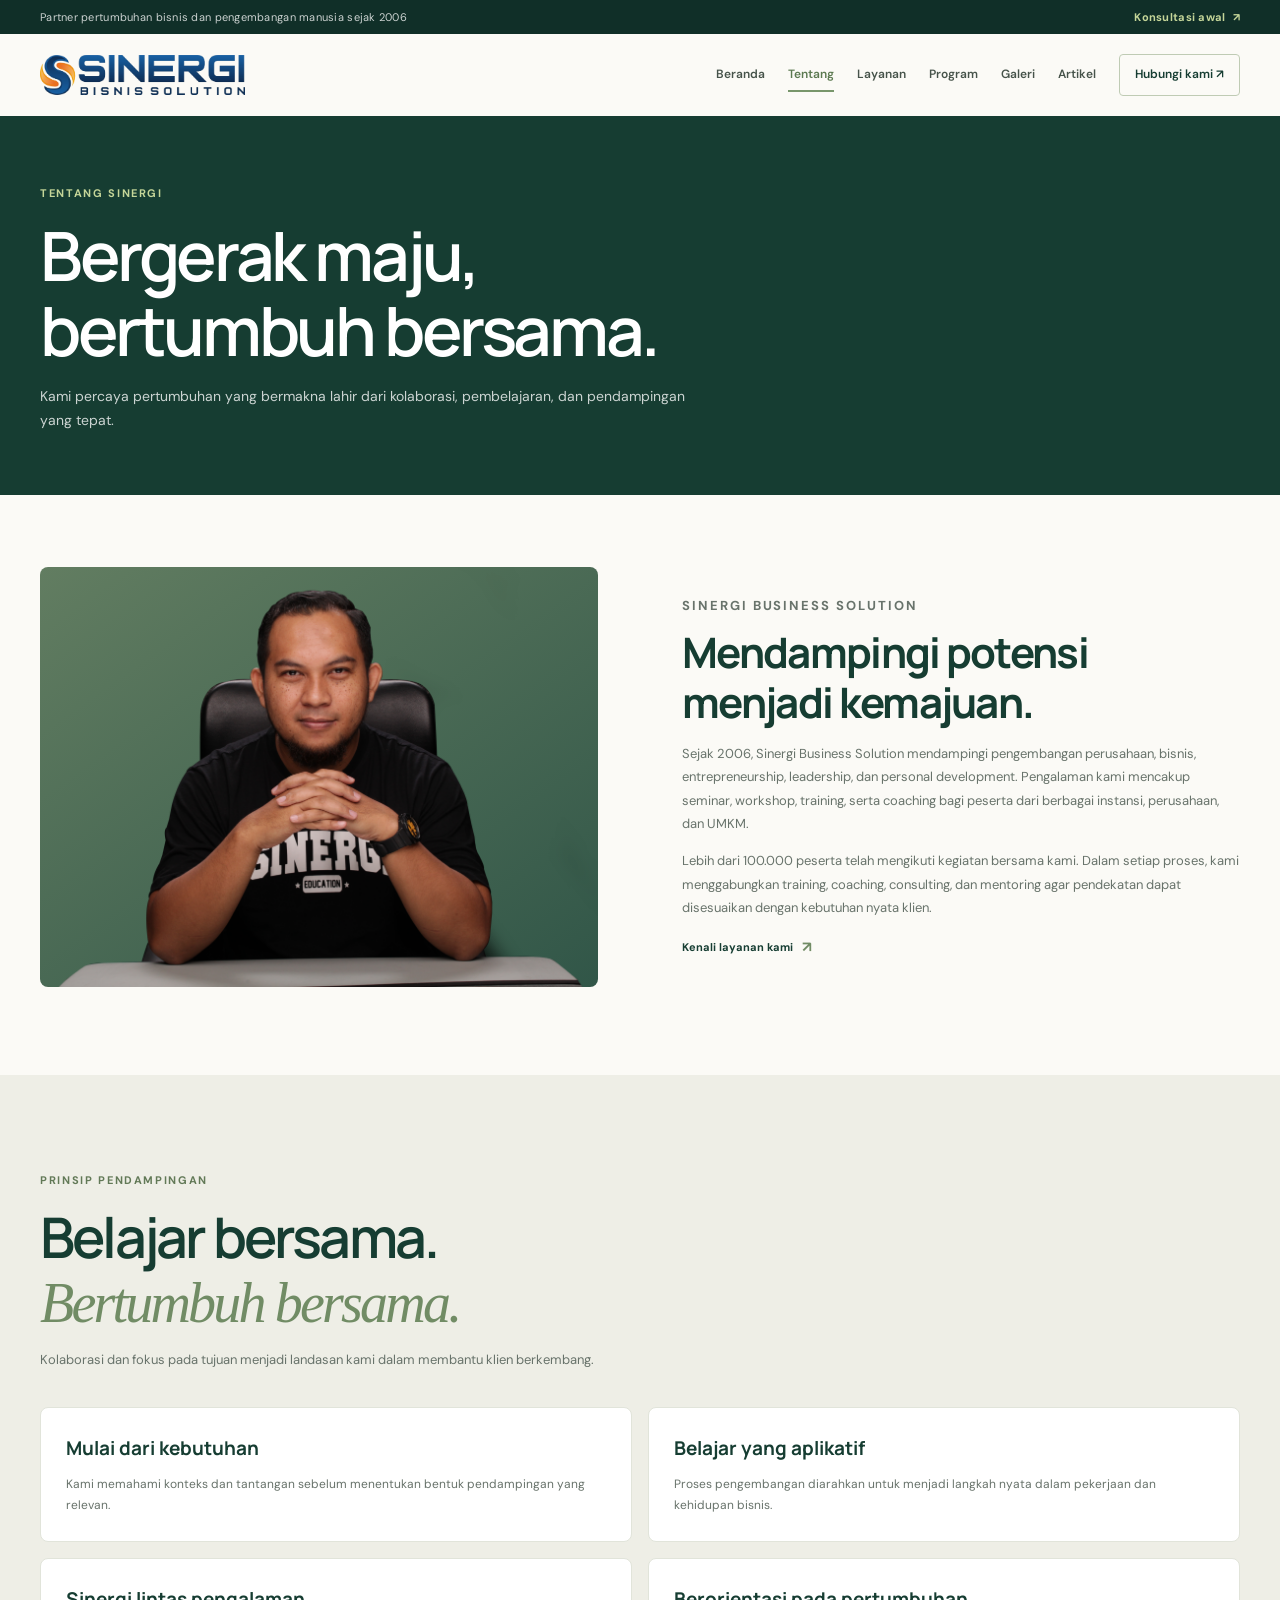
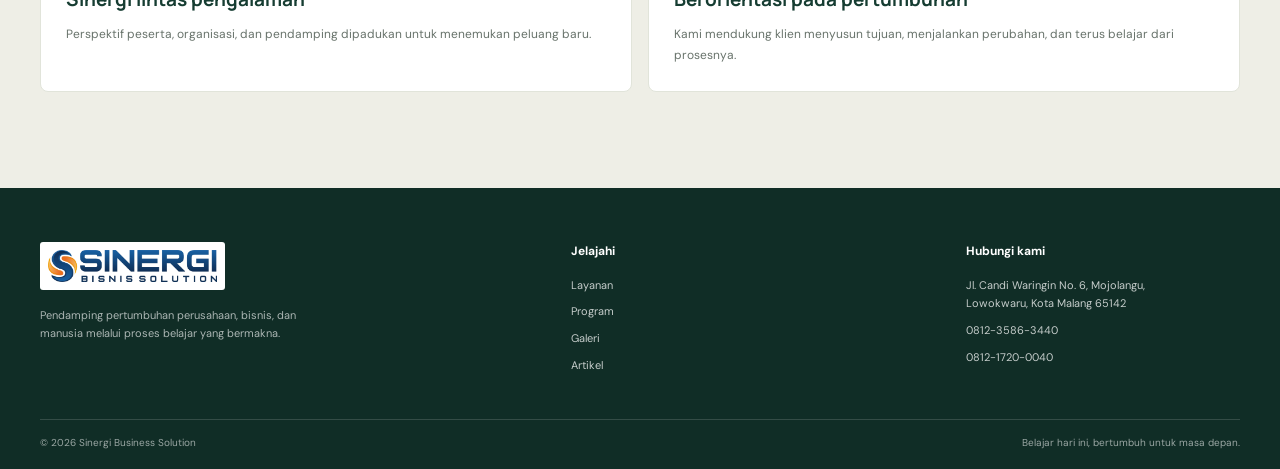
==== commit 82d630f8: "update" ====
--- a/about.html
+++ b/about.html
@@ -4,6 +4,7 @@
     <meta charset="UTF-8">
     <meta name="viewport" content="width=device-width, initial-scale=1.0">
     <meta name="description" content="Kenali Sinergi Business Solution, perjalanan, dan pendekatan pendampingannya sejak 2006.">
+    <meta name="theme-color" content="#163d32">
     <title>Tentang Kami | Sinergi Business Solution</title>
     <link rel="stylesheet" href="css/style.css">
 </head>
@@ -16,14 +17,14 @@
             <span></span><span></span><span></span>
         </button>
         <nav class="navigation" id="navigation" aria-label="Navigasi utama">
-            <a href="index.html">Beranda</a><a href="about.html" class="active">Tentang</a><a href="services.html">Layanan</a><a href="programs.html">Program</a><a href="gallery.html">Galeri</a><a href="blog.html">Artikel</a><a href="contact.html" class="nav-contact">Hubungi kami <span aria-hidden="true">↗</span></a>
+            <a href="index.html">Beranda</a><a href="about.html" class="active" aria-current="page">Tentang</a><a href="services.html">Layanan</a><a href="programs.html">Program</a><a href="gallery.html">Galeri</a><a href="blog.html">Artikel</a><a href="contact.html" class="nav-contact">Hubungi kami <span aria-hidden="true">↗</span></a>
         </nav>
     </div>
 </header>
 <main>
     <section class="page-hero"><div class="container"><p class="eyebrow">Tentang Sinergi</p><h1>Bergerak maju,<br>bertumbuh bersama.</h1><p>Kami percaya pertumbuhan yang bermakna lahir dari kolaborasi, pembelajaran, dan pendampingan yang tepat.</p></div></section>
     <section class="page-content"><div class="container about-grid">
-        <div class="about-image"><img src="images/pak-ridwan-png-scaled-1-1.png" alt="Coach Ridwans"></div>
+        <div class="about-image"><img src="images/pak-ridwan-png-scaled-1-1.png" alt="Coach Ridwan Abadi"></div>
         <div class="about-content"><p class="eyebrow">Sinergi Business Solution</p><h2>Mendampingi potensi menjadi kemajuan.</h2><p>Sejak 2006, Sinergi Business Solution mendampingi pengembangan perusahaan, bisnis, entrepreneurship, leadership, dan personal development. Pengalaman kami mencakup seminar, workshop, training, serta coaching bagi peserta dari berbagai instansi, perusahaan, dan UMKM.</p><p>Lebih dari 100.000 peserta telah mengikuti kegiatan bersama kami. Dalam setiap proses, kami menggabungkan training, coaching, consulting, dan mentoring agar pendekatan dapat disesuaikan dengan kebutuhan nyata klien.</p><a href="services.html" class="text-link">Kenali layanan kami <span aria-hidden="true">↗</span></a></div>
     </div></section>
     <section class="section services-section"><div class="container">
--- a/css/style.css
+++ b/css/style.css
@@ -5,378 +5,2613 @@
     --forest-deep: #102f28;
     --green: #78966b;
     --lime: #c5d699;
-    --cream: #f4f3ec;
+    --cream: #f1f1e9;
     --paper: #fbfaf6;
+    --white: #fff;
     --ink: #202a25;
-    --muted: #707970;
-    --line: #e5e5dc;
-    --white: #fff;
+    --muted: #68736b;
+    --line: #e1e4da;
     --display: "Manrope", Arial, sans-serif;
     --body: "DM Sans", Arial, sans-serif;
-}
-
-* { box-sizing: border-box; margin: 0; padding: 0; }
-html { scroll-behavior: smooth; scroll-padding-top: 100px; }
-body { color: var(--ink); background: var(--paper); font-family: var(--body); line-height: 1.65; -webkit-font-smoothing: antialiased; }
-img { display: block; max-width: 100%; }
-a { color: inherit; text-decoration: none; }
-button, input, textarea { font: inherit; }
-:focus-visible { outline: 2px solid #78966b; outline-offset: 3px; }
-.container { width: min(1200px, calc(100% - 64px)); margin-inline: auto; }
-.section { padding: 112px 0; }
-.eyebrow { display: flex; align-items: center; gap: 10px; color: #687d5b; font-size: 11px; font-weight: 700; letter-spacing: .16em; text-transform: uppercase; margin-bottom: 20px; }
-.eyebrow > span { width: 19px; height: 1px; background: currentColor; }
-.eyebrow-light { color: var(--lime); }
-
-.site-header { position: sticky; z-index: 50; top: 0; background: rgba(251,250,246,.97); backdrop-filter: blur(14px); }
-.topbar { color: rgba(255,255,255,.76); background: var(--forest-deep); font-size: 11px; letter-spacing: .035em; }
-.topbar-inner { min-height: 34px; display: flex; align-items: center; justify-content: space-between; gap: 20px; }
-.topbar a { color: var(--lime); font-weight: 700; }
-.topbar a span { padding-left: 4px; }
-.nav-container { min-height: 82px; display: flex; align-items: center; justify-content: space-between; gap: 34px; }
-.brand { display: inline-flex; align-items: center; flex: 0 0 auto; }
-.brand-logo { width: 212px; height: auto; }
-.navigation { display: flex; align-items: center; gap: clamp(16px, 2.2vw, 29px); }
-.navigation a { color: #46534a; font-size: 12px; font-weight: 600; transition: color .2s ease; white-space: nowrap; }
-.navigation a:hover, .navigation a.active { color: #668159; }
-.navigation .nav-contact { padding: 11px 16px; border: 1px solid #bfcbb4; border-radius: 2px; color: var(--forest); }
-.navigation .nav-contact:hover { background: var(--forest); border-color: var(--forest); color: var(--white); }
-.menu-toggle { display: none; width: 42px; height: 42px; flex-direction: column; align-items: center; justify-content: center; gap: 5px; border: 1px solid var(--line); border-radius: 2px; background: transparent; cursor: pointer; }
-.menu-toggle span { display: block; width: 17px; height: 1px; background: var(--forest); transition: transform .2s, opacity .2s; }
-.menu-toggle.is-open span:first-child { transform: translateY(6px) rotate(45deg); }
-.menu-toggle.is-open span:nth-child(2) { opacity: 0; }
-.menu-toggle.is-open span:last-child { transform: translateY(-6px) rotate(-45deg); }
-
-.hero { position: relative; isolation: isolate; overflow: hidden; color: var(--white); background: var(--forest); }
-.hero::before { position: absolute; z-index: -1; inset: 0; background: linear-gradient(110deg, transparent 52%, rgba(8,31,26,.34)); content: ""; pointer-events: none; }
-.hero-layout { min-height: 565px; display: grid; grid-template-columns: 1.05fr .95fr; align-items: center; gap: 5%; padding-top: 58px; padding-bottom: 48px; }
-.hero-copy { max-width: 630px; padding: 22px 0 25px; }
-.hero h1, .section-heading h2, .intro-content h2, .approach-copy h2, .community-layout h2, .gallery-title h2, .cta-inner h2 { font-family: var(--display); font-weight: 500; letter-spacing: -.055em; }
-.hero h1 { font-size: clamp(48px, 6.2vw, 78px); line-height: 1.07; }
-.hero h1 em, .section-heading h2 em, .intro-content h2 em, .approach-copy h2 em, .community-layout h2 em, .gallery-title h2 em, .cta-inner h2 em { color: var(--lime); font-family: Georgia, serif; font-weight: 400; }
-.hero-description { max-width: 480px; color: rgba(255,255,255,.74); margin-top: 23px; font-size: 16px; }
-.hero-actions { display: flex; flex-wrap: wrap; gap: 13px; margin-top: 30px; }
-.button { min-height: 48px; display: inline-flex; align-items: center; justify-content: center; gap: 17px; padding: 11px 19px; border: 1px solid transparent; border-radius: 2px; font-size: 12px; font-weight: 700; transition: background .2s, color .2s, transform .2s; }
-.button:hover { transform: translateY(-2px); }
-.button-light { background: var(--lime); color: var(--forest-deep); }
-.button-light:hover { background: #d5e4b1; }
-.button-quiet { border-color: rgba(255,255,255,.26); color: var(--white); }
-.button-quiet:hover { border-color: var(--lime); color: var(--lime); }
-.hero-proof { margin-top: 52px; }
-.hero-proof p { color: rgba(255,255,255,.62); font-size: 11px; line-height: 1.55; }
-.hero-proof strong { color: rgba(255,255,255,.92); font-weight: 600; }
-.hero-photo { position: relative; min-height: 425px; overflow: hidden; background: #244b3c; }
-.hero-photo::after { position: absolute; inset: 35% 0 0; background: linear-gradient(0deg, rgba(8,31,26,.72), transparent); content: ""; }
-.hero-photo img { width: 100%; height: 425px; object-fit: cover; }
-.hero-photo figcaption { position: absolute; z-index: 1; right: 23px; bottom: 20px; left: 23px; color: white; font-size: 10px; letter-spacing: .12em; text-transform: uppercase; }
-.hero-bottom { display: flex; justify-content: space-between; padding-bottom: 21px; color: rgba(255,255,255,.46); font-size: 9px; letter-spacing: .15em; text-transform: uppercase; }
-.hero-scroll { color: var(--lime); }
-
-.trust-band { background: #ebece3; }
-.trust-grid { min-height: 142px; display: grid; grid-template-columns: 1.1fr 1fr .8fr 1.1fr; align-items: center; }
-.trust-grid > div { min-height: 70px; padding: 8px 28px; border-right: 1px solid #d5d9cc; }
-.trust-grid > div:first-child { padding-left: 0; }
-.trust-grid > div:last-child { border: 0; padding-right: 0; }
-.trust-grid strong { display: block; color: var(--forest); font-family: var(--display); font-size: 27px; font-weight: 600; letter-spacing: -.04em; line-height: 1.2; }
-.trust-grid strong span { color: #78966b; }
-.trust-grid p { max-width: 200px; margin-top: 7px; color: #687269; font-size: 10px; line-height: 1.55; }
-.trust-note p { max-width: 175px; margin: 0; font-size: 11px; }
-
-.clients-section { padding: 56px 0; border-bottom: 1px solid var(--line); background: var(--paper); }
-.clients-layout { display: grid; grid-template-columns: .8fr 1.2fr; align-items: center; gap: 8%; }
-.clients-intro .eyebrow { margin-bottom: 10px; }
-.clients-intro h2 { max-width: 270px; color: var(--forest); font-family: var(--display); font-size: 22px; font-weight: 600; letter-spacing: -.04em; line-height: 1.25; }
-.client-carousel { min-width: 0; overflow: hidden; }
-.client-track { display: flex; width: max-content; animation: client-scroll 42s linear infinite; }
-.client-carousel.is-paused .client-track { animation-play-state: paused; }
-.client-list { display: flex; flex: 0 0 auto; align-items: center; gap: 25px; margin: 0 25px 0 0; padding: 0; list-style: none; }
-.client-list li { width: 135px; height: 82px; display: flex; flex: 0 0 135px; align-items: center; justify-content: center; overflow: hidden; }
-.client-list .client-logo { width: 100%; height: 100%; object-fit: cover; object-position: top; }
-.client-carousel-toggle { display: block; margin: 12px 0 0 auto; padding: 5px 9px; border: 1px solid #cbd3c5; border-radius: 2px; background: transparent; color: var(--forest); cursor: pointer; font-size: 9px; }
-.client-carousel-toggle:hover { background: #eeeee6; }
-@keyframes client-scroll { to { transform: translateX(-50%); } }
-.client-name { font-family: var(--display); font-weight: 700; line-height: 1.15; }
-.client-pln { color: var(--forest); font-size: 25px; letter-spacing: -.07em; }
-.client-pajak { font-size: 13px; }
-.client-bekraf { color: var(--forest); font-size: 20px; letter-spacing: .04em; }
-.client-detail { color: var(--muted); font-size: 8px; letter-spacing: .14em; text-transform: uppercase; }
-
-.intro-section { background: var(--paper); }
-.intro-grid { display: grid; grid-template-columns: .55fr 1.45fr; gap: 8%; }
-.intro-kicker { display: flex; flex-direction: column; align-items: flex-start; justify-content: space-between; }
-.intro-kicker .eyebrow { margin-top: 8px; }
-.intro-index { display: flex; align-items: center; gap: 10px; color: #818980; font-size: 9px; letter-spacing: .15em; }
-.intro-index i { display: inline-block; width: 35px; height: 1px; background: #a6b39a; }
-.intro-content h2 { max-width: 800px; color: var(--forest); font-size: clamp(36px, 4.5vw, 59px); line-height: 1.15; }
-.intro-content h2 em { color: #718c65; }
-.intro-bottom { display: flex; align-items: flex-end; justify-content: space-between; gap: 35px; margin-top: 30px; }
-.intro-bottom p { max-width: 515px; color: var(--muted); font-size: 13px; }
-.text-link { display: inline-flex; align-items: center; gap: 11px; color: var(--forest); font-size: 11px; font-weight: 700; white-space: nowrap; }
-.text-link span { color: #78966b; font-size: 15px; transition: transform .2s; }
-.text-link:hover span { transform: translate(3px,-2px); }
-
-.services-section { background: #eeeee6; }
-.section-heading-row { display: flex; align-items: flex-end; justify-content: space-between; gap: 40px; margin-bottom: 43px; }
-.section-heading { max-width: 770px; }
-.section-heading h2 { color: var(--forest); font-size: clamp(38px, 5vw, 60px); line-height: 1.13; }
-.section-heading h2 em { color: #718c65; }
-.section-heading-row > p { max-width: 360px; padding-bottom: 6px; color: var(--muted); font-size: 12px; }
-.service-grid { display: grid; grid-template-columns: repeat(4, 1fr); border-top: 1px solid #d9ddd2; border-bottom: 1px solid #d9ddd2; }
-.service-card { min-height: 325px; padding: 24px 23px 26px; border-right: 1px solid #d9ddd2; transition: background .2s; }
-.service-card:first-child { border-left: 1px solid #d9ddd2; }
-.service-card:hover, .service-card-featured { background: #f8f8f2; }
-.card-top { display: flex; align-items: center; justify-content: space-between; }
-.service-number { color: #849080; font-size: 9px; letter-spacing: .1em; }
-.card-arrow { color: #91a182; font-size: 17px; }
-.service-card h3 { margin-top: 31px; color: var(--forest); font-family: var(--display); font-size: 20px; font-weight: 600; letter-spacing: -.03em; }
-.service-card p { min-height: 83px; margin: 10px 0 21px; color: var(--muted); font-size: 11px; line-height: 1.75; }
-.service-card .text-link { font-size: 10px; }
-.section-footnote { display: flex; align-items: center; gap: 20px; margin-top: 20px; color: #858c82; font-size: 9px; }
-.section-footnote > span:first-child { color: #647b59; letter-spacing: .1em; }
-.section-footnote > span:nth-child(2) { flex: 1; }
-.section-footnote a { color: var(--forest); font-size: 10px; font-weight: 700; }
-.section-footnote a span { color: #78966b; }
-
-.approach-section { padding: 95px 0; color: var(--white); background: var(--forest); }
-.approach-layout { display: grid; grid-template-columns: .9fr 1.1fr; gap: 12%; align-items: center; }
-.approach-copy h2 { color: var(--white); font-size: clamp(37px, 4.4vw, 56px); line-height: 1.16; }
-.approach-copy h2 em { color: var(--lime); }
-.approach-copy > p:not(.eyebrow) { max-width: 420px; margin-top: 20px; color: rgba(255,255,255,.65); font-size: 12px; }
-.text-link-light { margin-top: 25px; color: var(--white); }
-.text-link-light span { color: var(--lime); }
-.approach-steps { border-top: 1px solid rgba(255,255,255,.22); }
-.approach-step { display: grid; grid-template-columns: 39px 1fr; align-items: start; gap: 15px; padding: 23px 0; border-bottom: 1px solid rgba(255,255,255,.22); }
-.approach-step > span:first-child { color: var(--lime); font-size: 10px; letter-spacing: .1em; }
-.approach-step h3 { color: var(--white); font-family: var(--display); font-size: 16px; font-weight: 600; }
-.approach-step p { margin-top: 4px; color: rgba(255,255,255,.58); font-size: 10px; }
-
-.programs-section { background: var(--paper); }
-.program-grid { display: grid; grid-template-columns: 1.15fr 1fr 1fr; gap: 14px; }
-.program-card { display: flex; flex-direction: column; min-width: 0; border: 1px solid var(--line); background: #f4f3eb; transition: transform .25s, box-shadow .25s; }
-.program-card:hover { transform: translateY(-4px); box-shadow: 0 16px 35px rgba(25,58,42,.1); }
-.program-tag { padding: 19px 20px 0; color: #75816f; font-size: 9px; font-weight: 700; letter-spacing: .13em; }
-.program-photo { height: 215px; margin: 14px 14px 0; overflow: hidden; background: #e8eadf; }
-.program-photo img { width: 100%; height: 100%; object-fit: cover; }
-.program-info { display: flex; align-items: center; justify-content: space-between; gap: 10px; padding: 18px 20px 20px; }
-.program-info > div > span { color: #858b80; font-size: 8px; letter-spacing: .12em; }
-.program-info h3 { margin-top: 4px; color: var(--forest); font-family: var(--display); font-size: 15px; font-weight: 600; }
-.round-arrow { display: grid; width: 31px; height: 31px; flex: 0 0 auto; place-items: center; border: 1px solid #cdd4c5; border-radius: 50%; color: var(--forest); transition: background .2s,color .2s; }
-.program-card:hover .round-arrow { background: var(--forest); color: white; }
-.program-more { display: flex; align-items: center; justify-content: space-between; gap: 25px; margin-top: 23px; }
-.program-more p { max-width: 550px; color: var(--muted); font-size: 11px; }
-
-.community-section { padding: 72px 0; overflow: hidden; background: #e8eadf; }
-.community-layout { position: relative; display: grid; grid-template-columns: 1fr 1fr; align-items: center; gap: 12%; }
-.community-layout h2 { color: var(--forest); font-size: clamp(39px, 4.7vw, 58px); line-height: 1.1; }
-.community-layout h2 em { color: #718c65; }
-.community-detail { max-width: 440px; }
-.community-detail p { color: #69746b; font-size: 12px; }
-.button-dark { margin-top: 23px; background: var(--forest); color: white; }
-.button-dark:hover { background: #265746; }
-
-.team-section { background: #eeeee6; }
-.team-grid { display: grid; grid-template-columns: repeat(4, minmax(0, 1fr)); gap: 16px; }
-.team-card { min-width: 0; background: var(--paper); }
-.team-card > img { width: 100%; height: 270px; object-fit: cover; object-position: center top; background: #111; }
-.team-info { padding: 19px 18px 22px; }
-.team-role { color: #718c65; font-size: 9px; font-weight: 700; letter-spacing: .14em; text-transform: uppercase; }
-.team-info h3 { margin-top: 5px; color: var(--forest); font-family: var(--display); font-size: 17px; font-weight: 600; letter-spacing: -.03em; line-height: 1.3; }
-.team-info > p:last-child { margin-top: 9px; color: var(--muted); font-size: 10px; line-height: 1.65; }
-
-.gallery-section { background: var(--paper); }
-.gallery-layout { display: grid; grid-template-columns: .8fr 1.2fr; align-items: center; gap: 9%; }
-.gallery-title h2 { color: var(--forest); font-size: clamp(34px, 4.2vw, 53px); line-height: 1.18; }
-.gallery-title h2 em { color: #718c65; }
-.gallery-title > p:not(.eyebrow) { max-width: 380px; margin: 18px 0; color: var(--muted); font-size: 11px; }
-.gallery-composition { display: grid; min-height: 370px; grid-template-columns: 1fr 1fr; grid-template-rows: 1fr 1fr; gap: 11px; }
-.gallery-tile { position: relative; min-height: 0; overflow: hidden; background: #244b3c; }
-.gallery-tile::after { position: absolute; inset: 40% 0 0; background: linear-gradient(0deg, rgba(8,31,26,.76), transparent); content: ""; }
-.gallery-tile img { width: 100%; height: 100%; position: absolute; inset: 0; object-fit: cover; }
-.gallery-tile figcaption { position: absolute; z-index: 1; right: 13px; bottom: 13px; left: 13px; color: white; font-size: 9px; font-weight: 600; letter-spacing: .1em; text-transform: uppercase; }
-.tile-one { grid-row: span 2; }
-
-.cta-section { padding: 83px 0; color: var(--white); background: var(--forest); }
-.cta-inner { text-align: center; }
-.cta-inner .eyebrow { justify-content: center; }
-.cta-inner h2 { margin: 0 auto 25px; font-size: clamp(34px, 4.8vw, 57px); line-height: 1.16; }
-.cta-inner h2 em { color: var(--lime); }
-
-.site-footer { color: rgba(255,255,255,.72); background: #102d26; }
-.footer-main { display: grid; grid-template-columns: 1.5fr 1fr 1fr; gap: 12%; padding-top: 58px; padding-bottom: 48px; }
-.footer-logo { width: 190px; padding: 9px; background: white; }
-.footer-brand p { max-width: 280px; margin-top: 18px; color: rgba(255,255,255,.54); font-size: 11px; }
-.footer-main h3 { margin-bottom: 16px; color: var(--white); font-size: 11px; font-weight: 600; }
-.footer-links { display: grid; gap: 8px; font-size: 10px; }
-.footer-links a:hover { color: var(--lime); }
-.footer-bottom { display: flex; justify-content: space-between; gap: 20px; padding-top: 16px; padding-bottom: 19px; border-top: 1px solid rgba(255,255,255,.13); color: rgba(255,255,255,.45); font-size: 9px; }
-
-.page-hero { padding: 68px 0 60px; color: white; background: var(--forest); }
-.page-hero .eyebrow { color: var(--lime); }
-.page-hero h1 { color: white; font-family: var(--display); font-size: clamp(40px,6vw,70px); font-weight: 500; letter-spacing: -.055em; line-height: 1.08; }
-.page-hero p:not(.eyebrow) { max-width: 670px; margin-top: 17px; color: rgba(255,255,255,.7); font-size: 14px; }
-.page-content { padding: 76px 0 95px; }
-.about-grid, .contact-grid, .highlight-grid { display: grid; grid-template-columns: 1fr 1fr; align-items: center; gap: 8%; }
-.about-image { min-height: 350px; display: grid; place-items: center; overflow: hidden; background: linear-gradient(145deg,#627d61,#315648); }
-.about-image img { width: 100%; min-height: 350px; object-fit: cover; }
-.about-image > .gallery-tile { width: 100%; height: 100%; min-height: 350px; padding: 32px; }
-.about-content h2, .contact-details h2, .contact-form h2, .page-heading h2 { margin-bottom: 16px; color: var(--forest); font-family: var(--display); font-size: clamp(29px,4vw,43px); font-weight: 600; letter-spacing: -.04em; line-height: 1.2; }
-.about-content p, .contact-details > p, .page-heading > p { margin-bottom: 14px; color: var(--muted); font-size: 13px; }
-.page-heading { max-width: 730px; margin: 0 auto 36px; text-align: center; }
-.service-grid-secondary { display: grid; grid-template-columns: repeat(2,1fr); gap: 14px; }
-.service-card-secondary { min-height: 200px; padding: 25px; border: 1px solid var(--line); background: white; }
-.service-card-secondary h3 { margin-bottom: 9px; color: var(--forest); font-family: var(--display); font-size: 20px; }
-.service-card-secondary p, .service-card-secondary li { color: var(--muted); font-size: 12px; }
-.service-card-secondary ul { margin: 13px 0 0 18px; }
-.program-list { display: grid; gap: 12px; }
-.program-detail { display: grid; grid-template-columns: 70px 1fr; gap: 20px; padding: 23px; border: 1px solid var(--line); background: white; }
-.program-detail > span { color: #718c65; font-family: var(--display); font-size: 20px; }
-.program-detail h2 { color: var(--forest); font-family: var(--display); font-size: 20px; }
-.program-detail p { margin-top: 5px; color: var(--muted); font-size: 12px; }
-.gallery-grid { display: grid; grid-template-columns: repeat(3, minmax(0, 1fr)); grid-auto-rows: clamp(180px, 20vw, 250px); grid-auto-flow: dense; gap: 14px; }
-.gallery-item { position: relative; min-width: 0; min-height: 0; overflow: hidden; background: #244b3c; }
-.gallery-item::after { position: absolute; inset: 45% 0 0; background: linear-gradient(0deg, rgba(8,31,26,.74), transparent); content: ""; }
-.gallery-item img { width: 100%; height: 100%; object-fit: cover; transition: transform .35s ease; }
-.gallery-item:hover img { transform: scale(1.035); }
-.gallery-item figcaption { position: absolute; z-index: 1; right: 20px; bottom: 17px; left: 20px; color: white; font-size: 11px; font-weight: 600; letter-spacing: .1em; text-transform: uppercase; }
-.gallery-item-featured { grid-column: span 2; grid-row: span 2; }
-.gallery-item:last-child { grid-column: span 2; }
-.contact-details, .contact-form { padding: 28px; border: 1px solid var(--line); background: white; }
-.contact-item { margin-top: 19px; }
-.contact-item strong { color: var(--forest); font-size: 12px; }
-.contact-item p, .contact-item a { display: block; color: var(--muted); font-size: 12px; }
-.contact-form label { display: block; margin: 13px 0 5px; color: var(--ink); font-size: 11px; font-weight: 700; }
-.contact-form input, .contact-form textarea { width: 100%; padding: 11px; border: 1px solid var(--line); border-radius: 2px; background: var(--paper); color: var(--ink); }
-.contact-form textarea { min-height: 120px; resize: vertical; }
-.form-note { margin-top: 11px; color: var(--muted); font-size: 10px; }
-.blog-empty { max-width: 700px; margin: auto; padding: 42px; border: 1px solid var(--line); background: white; text-align: center; }
-.blog-empty h2 { color: var(--forest); font-family: var(--display); font-size: 28px; }
-.blog-empty > p:not(.eyebrow) { margin-top: 10px; color: var(--muted); font-size: 12px; }
-
-@media (max-width: 1020px) {
-    .container { width: min(100% - 44px, 1200px); }
-    .nav-container { gap: 20px; }
-    .brand-logo { width: 180px; }
-    .navigation { gap: 14px; }
-    .navigation a { font-size: 11px; }
-    .navigation .nav-contact { padding: 9px 11px; }
-    .hero-layout { min-height: 515px; }
-    .hero-photo, .hero-photo img { min-height: 370px; height: 370px; }
-    .service-card { padding: 20px 15px; }
-    .footer-main { gap: 7%; }
-}
+    --content-width: 1200px;
+    --content-gutter: 64px;
+    --radius: 8px;
+}
+
+* {
+    box-sizing: border-box;
+    margin: 0;
+    padding: 0;
+}
+
+html {
+    scroll-behavior: smooth;
+    scroll-padding-top: 120px;
+}
+
+body {
+    margin: 0;
+    color: var(--ink);
+    background: var(--paper);
+    font-family: var(--body);
+    line-height: 1.65;
+    -webkit-font-smoothing: antialiased;
+}
+
+img {
+    display: block;
+    max-width: 100%;
+}
+
+a {
+    color: inherit;
+    text-decoration: none;
+}
+
+button,
+input,
+textarea {
+    font: inherit;
+}
+
+button,
+a,
+input,
+textarea {
+    -webkit-tap-highlight-color: transparent;
+}
+
+:focus-visible {
+    outline: 3px solid #8aa476;
+    outline-offset: 3px;
+}
+
+.container {
+    width: min(var(--content-width), calc(100% - var(--content-gutter)));
+    margin-inline: auto;
+}
+
+.section {
+    padding: 96px 0;
+}
+
+.eyebrow {
+    display: flex;
+    align-items: center;
+    gap: 10px;
+    margin: 0 0 16px;
+    color: #627957;
+    font-size: 11px;
+    font-weight: 700;
+    letter-spacing: .15em;
+    text-transform: uppercase;
+}
+
+.eyebrow > span {
+    width: 19px;
+    height: 1px;
+    background: currentColor;
+}
+
+.eyebrow-light {
+    color: var(--lime);
+}
+
+.site-header {
+    position: sticky;
+    z-index: 50;
+    top: 0;
+    background: rgba(251, 250, 246, .97);
+    backdrop-filter: blur(14px);
+}
+
+.topbar {
+    color: rgba(255, 255, 255, .78);
+    background: var(--forest-deep);
+    font-size: 11px;
+    letter-spacing: .025em;
+}
+
+.topbar-inner {
+    min-height: 34px;
+    display: flex;
+    align-items: center;
+    justify-content: space-between;
+    gap: 20px;
+}
+
+.topbar a {
+    flex: 0 0 auto;
+    color: var(--lime);
+    font-weight: 700;
+}
+
+.topbar a span {
+    padding-left: 4px;
+}
+
+.nav-container {
+    position: relative;
+    min-height: 82px;
+    display: flex;
+    align-items: center;
+    justify-content: space-between;
+    gap: 28px;
+}
+
+.brand {
+    display: inline-flex;
+    flex: 0 0 auto;
+    align-items: center;
+}
+
+.brand-logo {
+    width: 205px;
+    height: auto;
+    object-fit: contain;
+}
+
+.navigation {
+    display: flex;
+    align-items: center;
+    gap: clamp(12px, 1.8vw, 24px);
+}
+
+.navigation a {
+    position: relative;
+    color: #46534a;
+    font-size: 12px;
+    font-weight: 600;
+    white-space: nowrap;
+    transition: color .2s ease, background .2s ease;
+}
+
+.navigation a:hover,
+.navigation a.active {
+    color: #5b7950;
+}
+
+.navigation a:not(.nav-contact)::after {
+    position: absolute;
+    right: 0;
+    bottom: -7px;
+    left: 0;
+    height: 2px;
+    background: var(--green);
+    content: "";
+    transform: scaleX(0);
+    transform-origin: left;
+    transition: transform .2s ease;
+}
+
+.navigation a:not(.nav-contact):hover::after,
+.navigation a:not(.nav-contact).active::after {
+    transform: scaleX(1);
+}
+
+.navigation .nav-contact {
+    padding: 10px 15px;
+    border: 1px solid #bfcbb4;
+    border-radius: 4px;
+    color: var(--forest);
+}
+
+.navigation .nav-contact:hover,
+.navigation .nav-contact.active {
+    border-color: var(--forest);
+    background: var(--forest);
+    color: var(--white);
+}
+
+.menu-toggle {
+    display: none;
+    width: 44px;
+    height: 44px;
+    flex: 0 0 auto;
+    flex-direction: column;
+    align-items: center;
+    justify-content: center;
+    gap: 5px;
+    border: 1px solid var(--line);
+    border-radius: 5px;
+    background: transparent;
+    cursor: pointer;
+}
+
+.menu-toggle span {
+    display: block;
+    width: 18px;
+    height: 2px;
+    border-radius: 2px;
+    background: var(--forest);
+    transition: transform .2s ease, opacity .2s ease;
+}
+
+.menu-toggle.is-open span:first-child {
+    transform: translateY(7px) rotate(45deg);
+}
+
+.menu-toggle.is-open span:nth-child(2) {
+    opacity: 0;
+}
+
+.menu-toggle.is-open span:last-child {
+    transform: translateY(-7px) rotate(-45deg);
+}
+
+.hero {
+    position: relative;
+    isolation: isolate;
+    overflow: hidden;
+    color: var(--white);
+    background: var(--forest);
+}
+
+.hero::before {
+    position: absolute;
+    z-index: -1;
+    inset: 0;
+    background: linear-gradient(110deg, transparent 48%, rgba(8, 31, 26, .36));
+    content: "";
+    pointer-events: none;
+}
+
+.hero-layout {
+    min-height: 545px;
+    display: grid;
+    grid-template-columns: 1.05fr .95fr;
+    align-items: center;
+    gap: 5%;
+    padding-block: 48px;
+}
+
+.hero-copy {
+    max-width: 630px;
+}
+
+.hero h1,
+.section-heading h2,
+.intro-content h2,
+.approach-copy h2,
+.community-layout h2,
+.gallery-title h2,
+.cta-inner h2 {
+    font-family: var(--display);
+    font-weight: 600;
+    letter-spacing: -.05em;
+}
+
+.hero h1 {
+    font-size: clamp(46px, 6vw, 74px);
+    line-height: 1.08;
+}
+
+.hero h1 em,
+.section-heading h2 em,
+.intro-content h2 em,
+.approach-copy h2 em,
+.community-layout h2 em,
+.gallery-title h2 em,
+.cta-inner h2 em {
+    color: var(--lime);
+    font-family: Georgia, serif;
+    font-weight: 400;
+}
+
+.hero-description {
+    max-width: 480px;
+    margin-top: 22px;
+    color: rgba(255, 255, 255, .78);
+    font-size: 15px;
+}
+
+.hero-actions {
+    display: flex;
+    flex-wrap: wrap;
+    gap: 12px;
+    margin-top: 28px;
+}
+
+.button {
+    min-height: 48px;
+    display: inline-flex;
+    align-items: center;
+    justify-content: center;
+    gap: 13px;
+    padding: 11px 18px;
+    border: 1px solid transparent;
+    border-radius: 5px;
+    font-size: 12px;
+    font-weight: 700;
+    transition: background .2s ease, color .2s ease, transform .2s ease;
+}
+
+.button:hover {
+    transform: translateY(-2px);
+}
+
+.button-light {
+    background: var(--lime);
+    color: var(--forest-deep);
+}
+
+.button-light:hover {
+    background: #d5e4b1;
+}
+
+.button-quiet {
+    border-color: rgba(255, 255, 255, .34);
+    color: var(--white);
+}
+
+.button-quiet:hover {
+    border-color: var(--lime);
+    color: var(--lime);
+}
+
+.hero-proof {
+    margin-top: 38px;
+}
+
+.hero-proof p {
+    color: rgba(255, 255, 255, .68);
+    font-size: 11px;
+    line-height: 1.6;
+}
+
+.hero-proof strong {
+    color: rgba(255, 255, 255, .96);
+    font-weight: 700;
+}
+
+.hero-photo {
+    position: relative;
+    min-height: 405px;
+    overflow: hidden;
+    border-radius: var(--radius);
+    background: #244b3c;
+}
+
+.hero-photo::after {
+    position: absolute;
+    inset: 35% 0 0;
+    background: linear-gradient(0deg, rgba(8, 31, 26, .72), transparent);
+    content: "";
+}
+
+.hero-photo img {
+    width: 100%;
+    height: 405px;
+    object-fit: cover;
+}
+
+.hero-photo figcaption {
+    position: absolute;
+    z-index: 1;
+    right: 22px;
+    bottom: 19px;
+    left: 22px;
+    color: var(--white);
+    font-size: 10px;
+    letter-spacing: .1em;
+    text-transform: uppercase;
+}
+
+.hero-bottom {
+    display: flex;
+    justify-content: space-between;
+    gap: 16px;
+    padding-bottom: 19px;
+    color: rgba(255, 255, 255, .54);
+    font-size: 9px;
+    letter-spacing: .12em;
+    text-transform: uppercase;
+}
+
+.hero-scroll {
+    color: var(--lime);
+}
+
+.trust-band {
+    background: #ebece3;
+}
+
+.trust-grid {
+    min-height: 136px;
+    display: grid;
+    grid-template-columns: 1.1fr 1fr .8fr 1.1fr;
+    align-items: center;
+}
+
+.trust-grid > div {
+    min-height: 70px;
+    padding: 8px 24px;
+    border-right: 1px solid #d5d9cc;
+}
+
+.trust-grid > div:first-child {
+    padding-left: 0;
+}
+
+.trust-grid > div:last-child {
+    padding-right: 0;
+    border: 0;
+}
+
+.trust-grid strong {
+    display: block;
+    color: var(--forest);
+    font-family: var(--display);
+    font-size: 26px;
+    font-weight: 700;
+    letter-spacing: -.04em;
+    line-height: 1.2;
+}
+
+.trust-grid strong span {
+    color: var(--green);
+}
+
+.trust-grid p {
+    max-width: 205px;
+    margin-top: 7px;
+    color: var(--muted);
+    font-size: 10px;
+    line-height: 1.55;
+}
+
+.trust-note p {
+    max-width: 180px;
+    margin: 0;
+    font-size: 11px;
+}
+
+.clients-section {
+    overflow: hidden;
+    padding: 54px 0 48px;
+    border-bottom: 1px solid var(--line);
+    background: var(--paper);
+}
+
+.clients-layout {
+    display: flex;
+    flex-direction: column;
+    align-items: stretch;
+    gap: 27px;
+}
+
+.clients-intro {
+    width: 100%;
+    max-width: 720px;
+    margin-inline: auto;
+    text-align: center;
+}
+
+.clients-intro .eyebrow {
+    justify-content: center;
+    margin-bottom: 9px;
+}
+
+.clients-intro h2 {
+    color: var(--forest);
+    font-family: var(--display);
+    font-size: clamp(26px, 3.4vw, 36px);
+    font-weight: 600;
+    letter-spacing: -.04em;
+    line-height: 1.25;
+}
+
+.client-carousel {
+    min-width: 0;
+    overflow: hidden;
+    mask-image: linear-gradient(90deg, transparent, #000 4%, #000 96%, transparent);
+}
+
+.client-track {
+    display: flex;
+    width: max-content;
+    animation: client-scroll 38s linear infinite;
+}
+
+.client-carousel:hover .client-track,
+.client-carousel:focus-within .client-track,
+.client-carousel.is-paused .client-track {
+    animation-play-state: paused;
+}
+
+.client-list {
+    display: flex;
+    flex: 0 0 auto;
+    align-items: center;
+    gap: 20px;
+    margin: 0;
+    padding: 8px 20px 8px 0;
+    list-style: none;
+}
+
+.client-list li {
+    width: 188px;
+    height: 120px;
+    display: flex;
+    flex: 0 0 188px;
+    align-items: center;
+    justify-content: center;
+    overflow: hidden;
+    border: 1px solid var(--line);
+    border-radius: 6px;
+    background: var(--white);
+}
+
+.client-logo {
+    width: 100%;
+    height: 100%;
+    object-fit: cover;
+    transition: transform .25s ease;
+}
+
+.client-list li:hover .client-logo {
+    transform: scale(1.04);
+}
+
+.client-carousel-toggle {
+    display: block;
+    margin: 7px 0 0 auto;
+    padding: 7px 11px;
+    border: 1px solid #cbd3c5;
+    border-radius: 4px;
+    background: transparent;
+    color: var(--forest);
+    cursor: pointer;
+    font-size: 10px;
+    font-weight: 600;
+}
+
+.client-carousel-toggle:hover {
+    background: var(--cream);
+}
+
+@keyframes client-scroll {
+    to {
+        transform: translateX(-50%);
+    }
+}
+
+.intro-section {
+    background: var(--paper);
+}
+
+.intro-grid {
+    display: grid;
+    grid-template-columns: minmax(175px, .7fr) minmax(0, 2.3fr);
+    align-items: start;
+    gap: 52px;
+}
+
+.intro-kicker {
+    display: flex;
+    flex-direction: column;
+    align-items: flex-start;
+    justify-content: space-between;
+    padding-top: 8px;
+}
+
+.intro-kicker .eyebrow {
+    margin: 0;
+}
+
+.intro-index {
+    display: inline-flex;
+    align-items: center;
+    gap: 10px;
+    margin-top: 24px;
+    color: #737e74;
+    font-size: 9px;
+    letter-spacing: .12em;
+}
+
+.intro-index i {
+    width: 35px;
+    height: 1px;
+    background: #a6b39a;
+}
+
+.intro-content h2 {
+    max-width: 920px;
+    color: var(--forest);
+    font-size: clamp(36px, 4.6vw, 58px);
+    line-height: 1.17;
+}
+
+.intro-content h2 em,
+.section-heading h2 em,
+.community-layout h2 em,
+.gallery-title h2 em {
+    color: #718c65;
+}
+
+.intro-bottom {
+    display: grid;
+    grid-template-columns: minmax(0, 1fr) auto;
+    align-items: end;
+    gap: 28px;
+    margin-top: 24px;
+}
+
+.intro-bottom p {
+    max-width: 730px;
+    margin: 0;
+    color: var(--muted);
+    font-size: 13px;
+    line-height: 1.8;
+}
+
+.text-link {
+    display: inline-flex;
+    align-items: center;
+    gap: 9px;
+    color: var(--forest);
+    font-size: 11px;
+    font-weight: 700;
+}
+
+.text-link span {
+    color: #718c65;
+    font-size: 15px;
+    transition: transform .2s ease;
+}
+
+.text-link:hover span {
+    transform: translate(3px, -2px);
+}
+
+.section-heading {
+    max-width: 770px;
+    margin-bottom: 36px;
+}
+
+.section-heading h2 {
+    color: var(--forest);
+    font-size: clamp(34px, 4.5vw, 56px);
+    line-height: 1.14;
+}
+
+.section-heading > p:not(.eyebrow) {
+    max-width: 650px;
+    margin-top: 13px;
+    color: var(--muted);
+    font-size: 13px;
+    line-height: 1.75;
+}
+
+.section-heading-row {
+    display: flex;
+    align-items: flex-end;
+    justify-content: space-between;
+    gap: 38px;
+    margin-bottom: 36px;
+}
+
+.section-heading-row > p {
+    max-width: 360px;
+    padding-bottom: 5px;
+    color: var(--muted);
+    font-size: 12px;
+    line-height: 1.75;
+}
+
+.services-section {
+    background: #eeeee6;
+}
+
+.services-section .section-heading-row {
+    align-items: center;
+    flex-direction: column;
+    gap: 15px;
+    margin-bottom: 34px;
+    text-align: center;
+}
+
+.services-section .section-heading-row > div {
+    width: 100%;
+}
+
+.services-section .section-heading-row .eyebrow {
+    justify-content: center;
+    margin-bottom: 10px;
+}
+
+.services-section .section-heading-row h2 {
+    margin-inline: auto;
+}
+
+.services-section .section-heading-row > p {
+    max-width: 680px;
+    padding: 0;
+}
+
+.service-grid {
+    display: grid;
+    grid-template-columns: repeat(4, minmax(0, 1fr));
+    gap: 14px;
+}
+
+.service-card {
+    min-width: 0;
+    min-height: 290px;
+    display: flex;
+    flex-direction: column;
+    padding: 22px;
+    border: 1px solid #d9ddd2;
+    border-radius: 6px;
+    background: rgba(255, 255, 255, .55);
+    transition: background .2s ease, transform .2s ease, box-shadow .2s ease;
+}
+
+.service-card:hover,
+.service-card-featured {
+    background: var(--white);
+}
+
+.service-card:hover {
+    transform: translateY(-3px);
+    box-shadow: 0 10px 24px rgba(25, 58, 42, .07);
+}
+
+.card-top {
+    display: flex;
+    align-items: center;
+    justify-content: space-between;
+}
+
+.service-number {
+    color: #778575;
+    font-size: 9px;
+    letter-spacing: .1em;
+}
+
+.card-arrow {
+    color: #829477;
+    font-size: 16px;
+}
+
+.service-card h3 {
+    margin-top: 25px;
+    color: var(--forest);
+    font-family: var(--display);
+    font-size: 19px;
+    font-weight: 700;
+    letter-spacing: -.03em;
+}
+
+.service-card p {
+    flex: 1;
+    margin: 9px 0 18px;
+    color: var(--muted);
+    font-size: 11px;
+    line-height: 1.75;
+}
+
+.service-card .text-link {
+    font-size: 10px;
+}
+
+.section-footnote {
+    display: flex;
+    align-items: center;
+    gap: 18px;
+    margin-top: 22px;
+    color: #778077;
+    font-size: 10px;
+}
+
+.section-footnote > span:first-child {
+    color: #647b59;
+    letter-spacing: .1em;
+}
+
+.section-footnote > span:nth-child(2) {
+    flex: 1;
+}
+
+.section-footnote a {
+    color: var(--forest);
+    font-size: 10px;
+    font-weight: 700;
+}
+
+.approach-section {
+    padding: 88px 0;
+    color: var(--white);
+    background: var(--forest);
+}
+
+.approach-layout {
+    display: grid;
+    grid-template-columns: .9fr 1.1fr;
+    align-items: center;
+    gap: 10%;
+}
+
+.approach-copy h2 {
+    color: var(--white);
+    font-size: clamp(36px, 4.5vw, 54px);
+    line-height: 1.16;
+}
+
+.approach-copy > p:not(.eyebrow) {
+    max-width: 430px;
+    margin-top: 18px;
+    color: rgba(255, 255, 255, .72);
+    font-size: 12px;
+}
+
+.text-link-light {
+    margin-top: 22px;
+    color: var(--white);
+}
+
+.text-link-light span {
+    color: var(--lime);
+}
+
+.approach-steps {
+    border-top: 1px solid rgba(255, 255, 255, .22);
+}
+
+.approach-step {
+    display: grid;
+    grid-template-columns: 38px 1fr;
+    align-items: start;
+    gap: 14px;
+    padding: 21px 0;
+    border-bottom: 1px solid rgba(255, 255, 255, .22);
+}
+
+.approach-step > span:first-child {
+    color: var(--lime);
+    font-size: 10px;
+    letter-spacing: .1em;
+}
+
+.approach-step h3 {
+    color: var(--white);
+    font-family: var(--display);
+    font-size: 15px;
+    font-weight: 700;
+}
+
+.approach-step p {
+    margin-top: 4px;
+    color: rgba(255, 255, 255, .68);
+    font-size: 11px;
+}
+
+.programs-section {
+    background: var(--paper);
+}
+
+.program-grid {
+    display: grid;
+    grid-template-columns: 1.15fr 1fr 1fr;
+    gap: 16px;
+}
+
+.program-card {
+    min-width: 0;
+    display: flex;
+    flex-direction: column;
+    overflow: hidden;
+    border: 1px solid var(--line);
+    border-radius: var(--radius);
+    background: var(--white);
+    transition: transform .25s ease, box-shadow .25s ease;
+}
+
+.program-card:hover {
+    transform: translateY(-4px);
+    box-shadow: 0 14px 30px rgba(25, 58, 42, .1);
+}
+
+.program-tag {
+    padding: 17px 18px 0;
+    color: #687968;
+    font-size: 9px;
+    font-weight: 700;
+    letter-spacing: .12em;
+}
+
+.program-photo {
+    height: 210px;
+    margin: 13px 13px 0;
+    overflow: hidden;
+    border-radius: 5px;
+    background: #e8eadf;
+}
+
+.program-photo img {
+    width: 100%;
+    height: 100%;
+    object-fit: cover;
+}
+
+.program-info {
+    display: flex;
+    align-items: center;
+    justify-content: space-between;
+    gap: 10px;
+    padding: 16px 18px 19px;
+}
+
+.program-info > div > span {
+    color: #778077;
+    font-size: 8px;
+    letter-spacing: .1em;
+}
+
+.program-info h3 {
+    margin-top: 4px;
+    color: var(--forest);
+    font-family: var(--display);
+    font-size: 15px;
+    font-weight: 700;
+    line-height: 1.4;
+}
+
+.round-arrow {
+    width: 34px;
+    height: 34px;
+    display: grid;
+    flex: 0 0 auto;
+    place-items: center;
+    border: 1px solid #cdd4c5;
+    border-radius: 50%;
+    color: var(--forest);
+    transition: background .2s ease, color .2s ease;
+}
+
+.program-card:hover .round-arrow {
+    background: var(--forest);
+    color: var(--white);
+}
+
+.program-more {
+    display: flex;
+    align-items: center;
+    justify-content: space-between;
+    gap: 24px;
+    margin-top: 24px;
+    padding: 22px 24px;
+    border: 1px solid #dce1d5;
+    border-radius: var(--radius);
+    background: #eeeee6;
+}
+
+.program-more p {
+    max-width: 570px;
+    margin: 0;
+    color: var(--muted);
+    font-size: 12px;
+    line-height: 1.75;
+}
+
+.community-section {
+    padding: 72px 0;
+    background: #e8eadf;
+}
+
+.community-layout {
+    display: grid;
+    grid-template-columns: 1fr 1fr;
+    align-items: center;
+    gap: 10%;
+}
+
+.community-layout h2 {
+    color: var(--forest);
+    font-size: clamp(38px, 4.8vw, 58px);
+    line-height: 1.1;
+}
+
+.community-detail {
+    max-width: 480px;
+}
+
+.community-detail p {
+    color: #626e64;
+    font-size: 12px;
+    line-height: 1.8;
+}
+
+.button-dark {
+    margin-top: 21px;
+    background: var(--forest);
+    color: var(--white);
+}
+
+.button-dark:hover {
+    background: #265746;
+}
+
+.team-section {
+    background: #eeeee6;
+}
+
+.team-grid {
+    display: grid;
+    grid-template-columns: repeat(4, minmax(0, 1fr));
+    gap: 16px;
+}
+
+.team-card {
+    min-width: 0;
+    overflow: hidden;
+    border: 1px solid var(--line);
+    border-radius: 6px;
+    background: var(--paper);
+}
+
+.team-card > img {
+    width: 100%;
+    height: 270px;
+    object-fit: cover;
+    object-position: center top;
+    background: #e9eee8;
+}
+
+.team-info {
+    padding: 18px 17px 20px;
+}
+
+.team-role {
+    color: #627957;
+    font-size: 9px;
+    font-weight: 700;
+    letter-spacing: .13em;
+    text-transform: uppercase;
+}
+
+.team-info h3 {
+    margin-top: 5px;
+    color: var(--forest);
+    font-family: var(--display);
+    font-size: 16px;
+    font-weight: 700;
+    letter-spacing: -.025em;
+    line-height: 1.35;
+}
+
+.team-info > p:last-child {
+    margin-top: 8px;
+    color: var(--muted);
+    font-size: 10px;
+    line-height: 1.65;
+}
+
+.gallery-section {
+    background: var(--paper);
+}
+
+.gallery-layout {
+    display: grid;
+    grid-template-columns: .8fr 1.2fr;
+    align-items: center;
+    gap: 8%;
+}
+
+.gallery-title h2 {
+    color: var(--forest);
+    font-size: clamp(34px, 4.2vw, 52px);
+    line-height: 1.17;
+}
+
+.gallery-title > p:not(.eyebrow) {
+    max-width: 390px;
+    margin: 17px 0;
+    color: var(--muted);
+    font-size: 12px;
+    line-height: 1.75;
+}
+
+.gallery-composition {
+    min-height: 365px;
+    display: grid;
+    grid-template-columns: 1fr 1fr;
+    grid-template-rows: 1fr 1fr;
+    gap: 11px;
+}
+
+.gallery-tile {
+    position: relative;
+    min-height: 0;
+    overflow: hidden;
+    border-radius: 5px;
+    background: #244b3c;
+}
+
+.gallery-tile::after {
+    position: absolute;
+    inset: 40% 0 0;
+    background: linear-gradient(0deg, rgba(8, 31, 26, .76), transparent);
+    content: "";
+}
+
+.gallery-tile img {
+    position: absolute;
+    inset: 0;
+    width: 100%;
+    height: 100%;
+    object-fit: cover;
+}
+
+.gallery-tile figcaption {
+    position: absolute;
+    z-index: 1;
+    right: 13px;
+    bottom: 12px;
+    left: 13px;
+    color: var(--white);
+    font-size: 9px;
+    font-weight: 700;
+    letter-spacing: .08em;
+    text-transform: uppercase;
+}
+
+.tile-one {
+    grid-row: span 2;
+}
+
+.cta-section {
+    padding: 78px 0;
+    color: var(--white);
+    background: var(--forest);
+}
+
+.cta-inner {
+    text-align: center;
+}
+
+.cta-inner .eyebrow {
+    justify-content: center;
+}
+
+.cta-inner h2 {
+    margin: 0 auto 24px;
+    font-size: clamp(33px, 4.8vw, 55px);
+    line-height: 1.17;
+}
+
+.cta-inner h2 em {
+    color: var(--lime);
+}
+
+.site-footer {
+    color: rgba(255, 255, 255, .76);
+    background: #102d26;
+}
+
+.footer-main {
+    display: grid;
+    grid-template-columns: 1.5fr 1fr 1fr;
+    gap: 10%;
+    padding-top: 54px;
+    padding-bottom: 44px;
+}
+
+.footer-logo {
+    width: 185px;
+    padding: 8px;
+    border-radius: 3px;
+    background: var(--white);
+    object-fit: contain;
+}
+
+.footer-brand p {
+    max-width: 300px;
+    margin-top: 16px;
+    color: rgba(255, 255, 255, .65);
+    font-size: 11px;
+}
+
+.footer-main h3 {
+    margin-bottom: 14px;
+    color: var(--white);
+    font-size: 12px;
+    font-weight: 700;
+}
+
+.footer-links {
+    display: grid;
+    gap: 8px;
+    font-size: 11px;
+    line-height: 1.7;
+}
+
+.footer-links a:hover {
+    color: var(--lime);
+}
+
+.footer-bottom {
+    display: flex;
+    justify-content: space-between;
+    gap: 18px;
+    padding-top: 15px;
+    padding-bottom: 18px;
+    border-top: 1px solid rgba(255, 255, 255, .15);
+    color: rgba(255, 255, 255, .58);
+    font-size: 10px;
+}
+
+.page-hero {
+    padding: 68px 0 62px;
+    color: var(--white);
+    background: var(--forest);
+}
+
+.page-hero .eyebrow {
+    color: var(--lime);
+}
+
+.page-hero h1 {
+    color: var(--white);
+    font-family: var(--display);
+    font-size: clamp(40px, 6vw, 68px);
+    font-weight: 600;
+    letter-spacing: -.05em;
+    line-height: 1.1;
+}
+
+.page-hero p:not(.eyebrow) {
+    max-width: 670px;
+    margin-top: 16px;
+    color: rgba(255, 255, 255, .78);
+    font-size: 14px;
+    line-height: 1.75;
+}
+
+.page-content {
+    padding: 72px 0 88px;
+}
+
+.about-grid,
+.contact-grid,
+.highlight-grid {
+    display: grid;
+    grid-template-columns: minmax(0, 1fr) minmax(0, 1fr);
+    align-items: center;
+    gap: 7%;
+}
+
+.about-image {
+    min-height: 360px;
+    display: grid;
+    place-items: center;
+    overflow: hidden;
+    border-radius: var(--radius);
+    background: linear-gradient(145deg, #627d61, #315648);
+}
+
+.about-image img {
+    width: 100%;
+    height: 420px;
+    object-fit: cover;
+    object-position: center 25%;
+}
+
+.about-content h2,
+.contact-details h2,
+.contact-form h2,
+.page-heading h2 {
+    margin-bottom: 14px;
+    color: var(--forest);
+    font-family: var(--display);
+    font-size: clamp(28px, 3.6vw, 42px);
+    font-weight: 700;
+    letter-spacing: -.04em;
+    line-height: 1.2;
+}
+
+.about-content p,
+.contact-details > p,
+.page-heading > p {
+    margin-bottom: 14px;
+    color: var(--muted);
+    font-size: 13px;
+    line-height: 1.8;
+}
+
+.about-content .eyebrow,
+.contact-details .eyebrow,
+.page-heading .eyebrow {
+    margin-bottom: 10px;
+}
+
+.page-heading {
+    max-width: 740px;
+    margin: 0 auto 34px;
+    text-align: center;
+}
+
+.page-heading .eyebrow {
+    justify-content: center;
+}
+
+.page-heading h2 {
+    margin-bottom: 12px;
+}
+
+.service-grid-secondary {
+    display: grid;
+    grid-template-columns: repeat(2, minmax(0, 1fr));
+    gap: 16px;
+}
+
+.service-card-secondary {
+    min-width: 0;
+    display: flex;
+    flex-direction: column;
+    padding: 25px;
+    border: 1px solid var(--line);
+    border-radius: var(--radius);
+    background: var(--white);
+}
+
+.service-card-secondary h3 {
+    margin-bottom: 9px;
+    color: var(--forest);
+    font-family: var(--display);
+    font-size: 19px;
+    font-weight: 700;
+}
+
+.service-card-secondary h4 {
+    margin-top: 16px;
+    color: var(--forest);
+    font-size: 12px;
+}
+
+.service-card-secondary p,
+.service-card-secondary li {
+    color: var(--muted);
+    font-size: 12px;
+    line-height: 1.75;
+}
+
+.service-card-secondary ul {
+    margin: 10px 0 16px 18px;
+}
+
+.service-card-secondary .text-link {
+    margin-top: auto;
+    padding-top: 10px;
+}
+
+.program-list {
+    display: grid;
+    gap: 12px;
+}
+
+.program-detail {
+    display: grid;
+    grid-template-columns: 70px minmax(0, 1fr);
+    gap: 20px;
+    padding: 23px;
+    border: 1px solid var(--line);
+    border-radius: var(--radius);
+    background: var(--white);
+}
+
+.program-detail > span {
+    color: #718c65;
+    font-family: var(--display);
+    font-size: 20px;
+}
+
+.program-detail h2 {
+    color: var(--forest);
+    font-family: var(--display);
+    font-size: 20px;
+}
+
+.program-detail p {
+    margin-top: 5px;
+    color: var(--muted);
+    font-size: 12px;
+}
+
+.program-card-grid {
+    display: grid;
+    grid-template-columns: repeat(3, minmax(0, 1fr));
+    align-items: stretch;
+    gap: 20px;
+}
+
+.program-card-grid .program-card {
+    height: 100%;
+}
+
+.program-card-image {
+    display: block;
+    width: 100%;
+    aspect-ratio: 16 / 10;
+    overflow: hidden;
+    background: #e9eee8;
+}
+
+.program-card-image img {
+    width: 100%;
+    height: 100%;
+    object-fit: cover;
+}
+
+.program-card-content {
+    display: flex;
+    flex: 1;
+    flex-direction: column;
+    align-items: flex-start;
+    padding: 21px;
+}
+
+.program-card-number {
+    margin-bottom: 10px;
+    color: #647b68;
+    font-size: 10px;
+    font-weight: 700;
+    letter-spacing: .1em;
+}
+
+.program-card-content h2 {
+    margin: 0 0 10px;
+    color: var(--forest);
+    font-family: var(--display);
+    font-size: 19px;
+    font-weight: 700;
+    line-height: 1.35;
+}
+
+.program-card-content p {
+    flex: 1;
+    margin: 0 0 18px;
+    color: var(--muted);
+    font-size: 12px;
+    line-height: 1.75;
+}
+
+.program-card-content .text-link {
+    margin-top: auto;
+}
+
+.gallery-grid {
+    display: grid;
+    grid-template-columns: repeat(3, minmax(0, 1fr));
+    grid-auto-rows: clamp(180px, 20vw, 250px);
+    grid-auto-flow: dense;
+    gap: 14px;
+}
+
+.gallery-item {
+    position: relative;
+    min-width: 0;
+    min-height: 0;
+    overflow: hidden;
+    border-radius: 5px;
+    background: #244b3c;
+}
+
+.gallery-item::after {
+    position: absolute;
+    inset: 45% 0 0;
+    background: linear-gradient(0deg, rgba(8, 31, 26, .74), transparent);
+    content: "";
+}
+
+.gallery-item img {
+    width: 100%;
+    height: 100%;
+    object-fit: cover;
+    transition: transform .35s ease;
+}
+
+.gallery-item:hover img {
+    transform: scale(1.035);
+}
+
+.gallery-item figcaption {
+    position: absolute;
+    z-index: 1;
+    right: 18px;
+    bottom: 15px;
+    left: 18px;
+    color: var(--white);
+    font-size: 10px;
+    font-weight: 700;
+    letter-spacing: .08em;
+    text-transform: uppercase;
+}
+
+.gallery-item-featured {
+    grid-column: span 2;
+    grid-row: span 2;
+}
+
+.gallery-item:last-child {
+    grid-column: span 2;
+}
+
+.contact-details,
+.contact-form {
+    padding: 28px;
+    border: 1px solid var(--line);
+    border-radius: var(--radius);
+    background: var(--white);
+}
+
+.contact-item {
+    margin-top: 20px;
+}
+
+.contact-item strong {
+    color: var(--forest);
+    font-size: 12px;
+}
+
+.contact-item p,
+.contact-item a {
+    display: block;
+    color: var(--muted);
+    font-size: 12px;
+}
+
+.contact-item a:hover {
+    color: var(--forest);
+    text-decoration: underline;
+    text-underline-offset: 3px;
+}
+
+.contact-form label {
+    display: block;
+    margin: 13px 0 5px;
+    color: var(--ink);
+    font-size: 11px;
+    font-weight: 700;
+}
+
+.contact-form input,
+.contact-form textarea {
+    width: 100%;
+    min-height: 46px;
+    padding: 10px 12px;
+    border: 1px solid #d5dbd0;
+    border-radius: 4px;
+    background: var(--paper);
+    color: var(--ink);
+    font-size: 13px;
+    transition: border-color .2s ease, box-shadow .2s ease;
+}
+
+.contact-form input:focus,
+.contact-form textarea:focus {
+    border-color: #718c65;
+    box-shadow: 0 0 0 3px rgba(113, 140, 101, .13);
+    outline: 0;
+}
+
+.contact-form textarea {
+    min-height: 130px;
+    resize: vertical;
+}
+
+.contact-form .button {
+    cursor: pointer;
+}
+
+.form-note {
+    margin-top: 11px;
+    color: var(--muted);
+    font-size: 10px;
+    line-height: 1.6;
+}
+
+.blog-empty {
+    max-width: 720px;
+    margin-inline: auto;
+    padding: 38px;
+    border: 1px solid var(--line);
+    border-radius: var(--radius);
+    background: var(--white);
+    text-align: center;
+}
+
+.blog-empty .eyebrow {
+    justify-content: center;
+}
+
+.blog-empty h2 {
+    color: var(--forest);
+    font-family: var(--display);
+    font-size: clamp(25px, 3vw, 32px);
+    letter-spacing: -.035em;
+    line-height: 1.3;
+}
+
+.blog-empty > p:not(.eyebrow) {
+    max-width: 510px;
+    margin: 10px auto 0;
+    color: var(--muted);
+    font-size: 13px;
+}
+
+.blog-empty .button {
+    margin-top: 10px;
+}
+
+@media (max-width: 960px) {
+    :root {
+        --content-gutter: 48px;
+    }
+
+    .brand-logo {
+        width: 180px;
+    }
+
+    .menu-toggle {
+        display: flex;
+    }
+
+    .navigation {
+        position: absolute;
+        z-index: 2;
+        top: 100%;
+        right: 0;
+        left: 0;
+        display: none;
+        align-items: stretch;
+        gap: 0;
+        padding: 8px 22px 18px;
+        border-top: 1px solid var(--line);
+        background: var(--paper);
+        box-shadow: 0 14px 24px rgba(15, 40, 29, .1);
+    }
+
+    .navigation.active {
+        display: flex;
+        flex-direction: column;
+    }
+
+    .navigation a {
+        padding: 12px 4px;
+        border-bottom: 1px solid var(--line);
+        font-size: 13px;
+    }
+
+    .navigation a:not(.nav-contact)::after {
+        display: none;
+    }
+
+    .navigation .nav-contact {
+        margin-top: 10px;
+        text-align: center;
+    }
+
+    .hero-layout {
+        min-height: 500px;
+    }
+
+    .hero-photo,
+    .hero-photo img {
+        min-height: 360px;
+        height: 360px;
+    }
+
+    .trust-grid {
+        grid-template-columns: repeat(2, minmax(0, 1fr));
+        padding-block: 18px;
+    }
+
+    .trust-grid > div {
+        min-height: 82px;
+        padding: 10px 16px;
+        border-bottom: 1px solid #d5d9cc;
+    }
+
+    .trust-grid > div:nth-child(2) {
+        border-right: 0;
+    }
+
+    .trust-grid > div:nth-child(3),
+    .trust-grid > div:nth-child(4) {
+        border-bottom: 0;
+    }
+
+    .trust-grid > div:first-child {
+        padding-left: 0;
+    }
+
+    .trust-grid > div:last-child {
+        padding-right: 0;
+    }
+
+    .trust-grid strong {
+        font-size: 23px;
+    }
+
+    .intro-grid {
+        grid-template-columns: 1fr;
+        gap: 22px;
+    }
+
+    .intro-kicker {
+        flex-direction: row;
+        align-items: center;
+        justify-content: space-between;
+        gap: 18px;
+    }
+
+    .intro-index {
+        margin-top: 0;
+    }
+
+    .intro-bottom {
+        grid-template-columns: 1fr;
+        gap: 16px;
+    }
+
+    .intro-bottom .text-link {
+        justify-self: start;
+    }
+
+    .service-grid {
+        grid-template-columns: repeat(2, minmax(0, 1fr));
+    }
+
+    .approach-layout {
+        grid-template-columns: 1fr;
+        gap: 36px;
+    }
+
+    .program-card-grid {
+        grid-template-columns: repeat(2, minmax(0, 1fr));
+        gap: 18px;
+    }
+
+    .team-grid {
+        grid-template-columns: repeat(2, minmax(0, 1fr));
+    }
+
+    .about-grid,
+    .contact-grid,
+    .highlight-grid {
+        gap: 28px;
+    }
+}
+
 @media (max-width: 760px) {
-    .container { width: min(100% - 38px, 620px); }
-    .section { padding: 76px 0; }
-    .topbar-inner { min-height: 32px; font-size: 9px; }
-    .topbar-inner > span { max-width: 72%; }
-    .nav-container { min-height: 69px; }
-    .brand-logo { width: 164px; }
-    .menu-toggle { display: flex; }
-    .navigation { position: absolute; top: 100%; right: 0; left: 0; display: none; align-items: stretch; gap: 0; padding: 10px 20px 20px; border-top: 1px solid var(--line); background: var(--paper); box-shadow: 0 14px 24px rgba(15,40,29,.1); }
-    .navigation.active { display: flex; flex-direction: column; }
-    .navigation a { padding: 12px 4px; border-bottom: 1px solid var(--line); font-size: 13px; }
-    .navigation .nav-contact { margin-top: 10px; text-align: center; }
-    .hero-layout { min-height: 0; grid-template-columns: 1fr; gap: 28px; padding-top: 53px; padding-bottom: 30px; }
-    .hero-copy { padding: 0; }
-    .hero h1 { font-size: clamp(45px, 11vw, 66px); }
-    .hero-description { max-width: 450px; font-size: 14px; }
-    .hero-proof { margin-top: 28px; }
-    .hero-photo, .hero-photo img { min-height: 300px; height: 300px; }
-    .hero-bottom { padding-bottom: 14px; font-size: 8px; }
-    .trust-grid { grid-template-columns: 1fr 1fr; padding: 18px 0; }
-    .trust-grid > div { min-height: 82px; padding: 10px 14px; border-bottom: 1px solid #d5d9cc; }
-    .trust-grid > div:nth-child(2) { border-right: 0; }
-    .trust-grid > div:nth-child(3), .trust-grid > div:nth-child(4) { border-bottom: 0; }
-    .trust-grid > div:first-child { padding-left: 0; }
-    .trust-grid > div:last-child { padding-right: 0; }
-    .trust-grid strong { font-size: 23px; }
-    .trust-grid p { font-size: 9px; }
-    .clients-layout { grid-template-columns: 1fr; gap: 22px; }
-    .clients-intro h2 { max-width: 420px; }
-    .client-list { gap: 8px; }
-    .client-list li { padding: 0 8px; }
-    .client-pajak { font-size: 11px; }
-    .team-grid { grid-template-columns: repeat(2, minmax(0, 1fr)); }
-    .intro-grid { grid-template-columns: 1fr; gap: 26px; }
-    .intro-kicker { flex-direction: row; align-items: center; }
-    .intro-kicker .eyebrow { margin: 0; }
-    .intro-index { display: none; }
-    .intro-content h2 { font-size: clamp(34px, 9vw, 52px); }
-    .intro-bottom { align-items: flex-start; flex-direction: column; gap: 17px; }
-    .section-heading-row { align-items: flex-start; flex-direction: column; gap: 16px; margin-bottom: 29px; }
-    .section-heading h2 { font-size: clamp(37px, 9vw, 53px); }
-    .section-heading-row > p { max-width: 500px; }
-    .service-grid { grid-template-columns: 1fr 1fr; }
-    .service-card { min-height: 300px; padding: 18px; border-bottom: 1px solid #d9ddd2; }
-    .service-card h3 { margin-top: 25px; }
-    .service-card:nth-child(odd) { border-left: 1px solid #d9ddd2; }
-    .service-card:nth-child(even) { border-right: 1px solid #d9ddd2; }
-    .service-card p { min-height: 88px; }
-    .section-footnote { flex-wrap: wrap; gap: 10px; }
-    .section-footnote > span:nth-child(2) { flex-basis: 60%; }
-    .approach-section { padding: 74px 0; }
-    .approach-layout { grid-template-columns: 1fr; gap: 38px; }
-    .approach-copy h2 { font-size: clamp(37px, 9vw, 52px); }
-    .program-grid { grid-template-columns: 1fr 1fr; }
-    .program-card:first-child { grid-column: span 2; }
-    .program-photo { height: 190px; }
-    .program-card:first-child .program-photo { height: 230px; }
-    .program-info { padding: 16px; }
-    .program-info h3 { font-size: 13px; }
-    .program-more { align-items: flex-start; flex-direction: column; }
-    .community-layout { grid-template-columns: 1fr; gap: 20px; }
-    .community-layout h2 { font-size: 48px; }
-    .gallery-layout { grid-template-columns: 1fr; gap: 29px; }
-    .gallery-title h2 { font-size: 42px; }
-    .gallery-composition { min-height: 315px; }
-    .footer-main { grid-template-columns: 1fr 1fr; gap: 35px 20px; padding-top: 42px; }
-    .footer-brand { grid-column: span 2; }
-    .footer-bottom { flex-direction: column; gap: 6px; }
-    .about-grid, .contact-grid, .highlight-grid { grid-template-columns: 1fr; gap: 28px; }
-    .gallery-grid { grid-template-columns: repeat(2, minmax(0, 1fr)); grid-auto-rows: 190px; }
-    .gallery-item-featured { grid-column: span 2; grid-row: auto; }
-    .gallery-item:last-child { grid-column: span 2; }
-}
-@media (max-width: 480px) {
-    .container { width: calc(100% - 32px); }
-    .topbar-inner > span { max-width: 69%; line-height: 1.35; }
-    .topbar a { font-size: 8px; white-space: nowrap; }
-    .hero h1 { font-size: 44px; }
-    .hero-actions { align-items: stretch; flex-direction: column; max-width: 280px; }
-    .hero-actions .button { justify-content: space-between; }
-    .hero-photo, .hero-photo img { min-height: 265px; height: 265px; }
-    .trust-grid > div { padding-inline: 9px; }
-    .trust-grid p { max-width: 145px; }
-    .service-card { min-height: 330px; padding: 15px 12px; }
-    .service-card h3 { margin-top: 20px; font-size: 17px; }
-    .service-card p { font-size: 10px; }
-    .section-footnote > span:nth-child(2) { display: none; }
-    .section-footnote a { margin-left: auto; }
-    .program-grid { grid-template-columns: 1fr; }
-    .program-card:first-child { grid-column: auto; }
-    .program-card:first-child .program-photo { height: 195px; }
-    .program-photo { height: 185px; }
-    .gallery-composition { min-height: 275px; gap: 7px; }
-    .gallery-tile figcaption { right: 8px; bottom: 8px; left: 8px; font-size: 8px; }
-    .cta-section { padding: 67px 0; }
-    .cta-inner h2 { font-size: 36px; }
-    .footer-main { grid-template-columns: 1fr 1fr; }
-    .page-hero { padding: 53px 0 45px; }
-    .page-content { padding: 56px 0 70px; }
-    .service-grid-secondary { grid-template-columns: 1fr; }
-    .gallery-grid { grid-template-columns: 1fr; grid-auto-rows: 225px; }
-    .gallery-item-featured, .gallery-item:last-child { grid-column: auto; }
-    .gallery-item figcaption { right: 13px; bottom: 12px; left: 13px; font-size: 9px; }
-    .team-grid { gap: 10px; }
-    .team-card > img { height: 185px; }
-    .team-info { padding: 13px 11px 16px; }
-    .team-info h3 { font-size: 14px; }
-    .team-info > p:last-child { font-size: 9px; }
-    .program-detail { grid-template-columns: 40px 1fr; gap: 12px; padding: 17px; }
-    .contact-details, .contact-form { padding: 20px; }
-}
+    :root {
+        --content-gutter: 38px;
+    }
+
+    .section {
+        padding: 72px 0;
+    }
+
+    .topbar {
+        font-size: 9px;
+    }
+
+    .topbar-inner {
+        min-height: 34px;
+        gap: 10px;
+    }
+
+    .topbar-inner > span {
+        max-width: 72%;
+        line-height: 1.35;
+    }
+
+    .nav-container {
+        min-height: 70px;
+    }
+
+    .brand-logo {
+        width: 165px;
+    }
+
+    .hero-layout {
+        min-height: 0;
+        grid-template-columns: 1fr;
+        gap: 28px;
+        padding-block: 48px 30px;
+    }
+
+    .hero h1 {
+        font-size: clamp(43px, 10vw, 64px);
+    }
+
+    .hero-description {
+        font-size: 14px;
+    }
+
+    .hero-proof {
+        margin-top: 25px;
+    }
+
+    .hero-photo,
+    .hero-photo img {
+        min-height: 300px;
+        height: 300px;
+    }
+
+    .hero-bottom {
+        padding-bottom: 14px;
+        font-size: 8px;
+    }
+
+    .clients-section {
+        padding-block: 42px;
+    }
+
+    .client-list {
+        gap: 14px;
+    }
+
+    .client-list li {
+        width: 160px;
+        height: 105px;
+        flex-basis: 160px;
+    }
+
+    .section-heading-row {
+        align-items: flex-start;
+        flex-direction: column;
+        gap: 14px;
+        margin-bottom: 27px;
+    }
+
+    .section-heading-row > p {
+        max-width: 540px;
+        padding: 0;
+    }
+
+    .community-layout,
+    .gallery-layout {
+        grid-template-columns: 1fr;
+        gap: 25px;
+    }
+
+    .gallery-composition {
+        min-height: 320px;
+    }
+
+    .footer-main {
+        grid-template-columns: 1fr 1fr;
+        gap: 32px 20px;
+        padding-top: 42px;
+    }
+
+    .footer-brand {
+        grid-column: 1 / -1;
+    }
+
+    .footer-bottom {
+        flex-direction: column;
+        gap: 6px;
+    }
+
+    .about-grid,
+    .contact-grid,
+    .highlight-grid {
+        grid-template-columns: 1fr;
+    }
+
+    .gallery-grid {
+        grid-template-columns: repeat(2, minmax(0, 1fr));
+        grid-auto-rows: 190px;
+    }
+
+    .gallery-item-featured {
+        grid-column: span 2;
+        grid-row: auto;
+    }
+
+    .gallery-item:last-child {
+        grid-column: span 2;
+    }
+}
+
+@media (max-width: 600px) {
+    :root {
+        --content-gutter: 32px;
+    }
+
+    .section {
+        padding: 58px 0;
+    }
+
+    .topbar-inner > span {
+        max-width: 67%;
+    }
+
+    .topbar a {
+        font-size: 8px;
+        white-space: nowrap;
+    }
+
+    .hero h1 {
+        font-size: clamp(40px, 11vw, 50px);
+    }
+
+    .hero-actions {
+        align-items: stretch;
+        flex-direction: column;
+        max-width: 300px;
+    }
+
+    .hero-actions .button {
+        justify-content: space-between;
+    }
+
+    .hero-photo,
+    .hero-photo img {
+        min-height: 260px;
+        height: 260px;
+    }
+
+    .hero-bottom span:first-child {
+        max-width: 45%;
+    }
+
+    .hero-bottom span:last-child {
+        text-align: right;
+    }
+
+    .trust-grid > div {
+        padding-inline: 10px;
+    }
+
+    .trust-grid p {
+        max-width: 150px;
+        font-size: 9px;
+    }
+
+    .clients-intro h2 {
+        font-size: 27px;
+    }
+
+    .client-list li {
+        width: 142px;
+        height: 94px;
+        flex-basis: 142px;
+    }
+
+    .intro-kicker {
+        align-items: flex-start;
+        flex-direction: column;
+        gap: 8px;
+    }
+
+    .intro-index {
+        display: none;
+    }
+
+    .intro-content h2 {
+        font-size: clamp(30px, 8vw, 39px);
+    }
+
+    .section-heading h2 {
+        font-size: clamp(31px, 8vw, 40px);
+    }
+
+    .services-section .section-heading-row {
+        margin-bottom: 25px;
+    }
+
+    .services-section .section-heading-row h2 {
+        font-size: clamp(30px, 8vw, 38px);
+    }
+
+    .service-grid {
+        grid-template-columns: 1fr;
+        gap: 12px;
+    }
+
+    .service-card {
+        min-height: 0;
+        padding: 21px;
+    }
+
+    .service-card h3 {
+        margin-top: 17px;
+    }
+
+    .service-card p {
+        margin-bottom: 10px;
+    }
+
+    .section-footnote {
+        align-items: flex-start;
+        flex-wrap: wrap;
+        gap: 10px;
+    }
+
+    .section-footnote > span:nth-child(2) {
+        flex-basis: 58%;
+    }
+
+    .approach-section {
+        padding: 64px 0;
+    }
+
+    .approach-copy h2 {
+        font-size: clamp(35px, 9vw, 46px);
+    }
+
+    .program-grid {
+        grid-template-columns: 1fr;
+    }
+
+    .program-photo {
+        height: 195px;
+    }
+
+    .program-more {
+        align-items: flex-start;
+        flex-direction: column;
+        gap: 12px;
+        padding: 20px;
+    }
+
+    .community-section {
+        padding: 58px 0;
+    }
+
+    .community-layout h2 {
+        font-size: 43px;
+    }
+
+    .gallery-title h2 {
+        font-size: 39px;
+    }
+
+    .gallery-composition {
+        min-height: 275px;
+        gap: 7px;
+    }
+
+    .gallery-tile figcaption {
+        right: 8px;
+        bottom: 8px;
+        left: 8px;
+        font-size: 8px;
+    }
+
+    .cta-section {
+        padding: 60px 0;
+    }
+
+    .cta-inner h2 {
+        font-size: 34px;
+    }
+
+    .page-hero {
+        padding: 52px 0 44px;
+    }
+
+    .page-hero h1 {
+        font-size: clamp(37px, 10vw, 48px);
+    }
+
+    .page-content {
+        padding: 54px 0 66px;
+    }
+
+    .about-image,
+    .about-image img {
+        min-height: 0;
+        height: 310px;
+    }
+
+    .service-grid-secondary {
+        grid-template-columns: 1fr;
+        gap: 12px;
+    }
+
+    .service-card-secondary {
+        padding: 21px;
+    }
+
+    .program-card-grid {
+        grid-template-columns: 1fr;
+        gap: 15px;
+    }
+
+    .program-card-content {
+        padding: 19px;
+    }
+
+    .gallery-grid {
+        grid-template-columns: 1fr;
+        grid-auto-rows: 220px;
+    }
+
+    .gallery-item-featured,
+    .gallery-item:last-child {
+        grid-column: auto;
+    }
+
+    .gallery-item figcaption {
+        right: 13px;
+        bottom: 12px;
+        left: 13px;
+        font-size: 9px;
+    }
+
+    .team-grid {
+        gap: 10px;
+    }
+
+    .team-card > img {
+        height: 185px;
+    }
+
+    .team-info {
+        padding: 13px 11px 15px;
+    }
+
+    .team-info h3 {
+        font-size: 14px;
+    }
+
+    .team-info > p:last-child {
+        font-size: 9px;
+    }
+
+    .contact-details,
+    .contact-form {
+        padding: 20px;
+    }
+
+    .blog-empty {
+        padding: 28px 20px;
+    }
+}
+
+@media (max-width: 380px) {
+    .topbar-inner > span {
+        max-width: 62%;
+    }
+
+    .brand-logo {
+        width: 148px;
+    }
+
+    .trust-grid strong {
+        font-size: 20px;
+    }
+}
+
 @media (prefers-reduced-motion: reduce) {
-    *, *::before, *::after { scroll-behavior: auto !important; transition-duration: .01ms !important; animation-duration: .01ms !important; }
-    .client-track { animation: none; }
-    .client-carousel-toggle { display: none; }
-}
+    *,
+    *::before,
+    *::after {
+        scroll-behavior: auto !important;
+        transition-duration: .01ms !important;
+    }
+
+    .client-track {
+        animation: none;
+    }
+
+    .client-carousel-toggle {
+        display: none;
+    }
+}
+
+.editorial-hero h1 {
+    max-width: 900px;
+    font-size: clamp(39px, 5.7vw, 64px);
+}
+
+.editorial-hero p:not(.eyebrow) {
+    max-width: 720px;
+}
+
+.editorial-content {
+    padding-top: 38px;
+}
+
+.editorial-notice {
+    display: flex;
+    align-items: flex-start;
+    gap: 14px;
+    margin-bottom: 28px;
+    padding: 15px 18px;
+    border: 1px solid #d7dfcc;
+    border-radius: 5px;
+    background: #f0f2e9;
+    color: #566256;
+    font-size: 11px;
+    line-height: 1.65;
+}
+
+.editorial-notice strong {
+    flex: 0 0 auto;
+    color: var(--forest);
+}
+
+.featured-article {
+    display: grid;
+    grid-template-columns: 1.08fr .92fr;
+    overflow: hidden;
+    border: 1px solid var(--line);
+    border-radius: var(--radius);
+    background: var(--white);
+    box-shadow: 0 12px 32px rgba(22, 61, 50, .06);
+}
+
+.featured-article-image,
+.editorial-card-image {
+    display: block;
+    overflow: hidden;
+    background: #e9eee8;
+}
+
+.featured-article-image {
+    min-height: 360px;
+}
+
+.featured-article-image img,
+.editorial-card-image img {
+    width: 100%;
+    height: 100%;
+    object-fit: cover;
+    transition: transform .35s ease;
+}
+
+.featured-article:hover .featured-article-image img,
+.editorial-card:hover .editorial-card-image img {
+    transform: scale(1.035);
+}
+
+.featured-article-content {
+    display: flex;
+    flex-direction: column;
+    align-items: flex-start;
+    justify-content: center;
+    padding: clamp(26px, 4vw, 48px);
+}
+
+.article-category {
+    display: inline-flex;
+    align-items: center;
+    min-height: 27px;
+    padding: 5px 10px;
+    border: 1px solid #d8e1d1;
+    border-radius: 3px;
+    background: #f2f5ed;
+    color: #526d49;
+    font-size: 9px;
+    font-weight: 700;
+    letter-spacing: .07em;
+    text-transform: uppercase;
+}
+
+.article-kicker {
+    margin-top: 13px;
+    color: #758075;
+    font-size: 9px;
+    font-weight: 600;
+    letter-spacing: .09em;
+    text-transform: uppercase;
+}
+
+.featured-article-content h2 {
+    margin-top: 10px;
+    color: var(--forest);
+    font-family: var(--display);
+    font-size: clamp(25px, 3.1vw, 37px);
+    font-weight: 700;
+    letter-spacing: -.04em;
+    line-height: 1.22;
+}
+
+.featured-article-content > p:not(.article-kicker) {
+    margin-top: 13px;
+    color: var(--muted);
+    font-size: 12px;
+    line-height: 1.8;
+}
+
+.featured-article-content .button {
+    margin-top: 20px;
+}
+
+.editorial-list {
+    padding-top: 70px;
+}
+
+.editorial-list-heading {
+    margin-bottom: 28px;
+}
+
+.editorial-grid {
+    display: grid;
+    grid-template-columns: repeat(3, minmax(0, 1fr));
+    gap: 20px;
+}
+
+.editorial-card {
+    min-width: 0;
+    display: flex;
+    flex-direction: column;
+    overflow: hidden;
+    border: 1px solid var(--line);
+    border-radius: var(--radius);
+    background: var(--white);
+    transition: transform .2s ease, box-shadow .2s ease;
+}
+
+.editorial-card:hover {
+    transform: translateY(-3px);
+    box-shadow: 0 12px 25px rgba(22, 61, 50, .08);
+}
+
+.editorial-card-image {
+    width: 100%;
+    aspect-ratio: 16 / 10;
+}
+
+.editorial-card-content {
+    flex: 1;
+    display: flex;
+    flex-direction: column;
+    align-items: flex-start;
+    padding: 20px;
+}
+
+.editorial-card-content .article-kicker {
+    margin-top: 11px;
+}
+
+.editorial-card-content h3 {
+    margin-top: 7px;
+    color: var(--forest);
+    font-family: var(--display);
+    font-size: 18px;
+    font-weight: 700;
+    letter-spacing: -.025em;
+    line-height: 1.38;
+}
+
+.editorial-card-content h3 a:hover {
+    color: #5b7950;
+}
+
+.editorial-card-content > p:not(.article-kicker) {
+    margin-top: 10px;
+    color: var(--muted);
+    font-size: 11px;
+    line-height: 1.75;
+}
+
+.editorial-card-content .text-link {
+    margin-top: auto;
+    padding-top: 18px;
+}
+
+.article-hero {
+    padding: 48px 0 52px;
+    color: var(--white);
+    background: var(--forest);
+}
+
+.article-hero-content {
+    max-width: 890px;
+}
+
+.article-back {
+    display: inline-flex;
+    margin-bottom: 25px;
+    color: rgba(255, 255, 255, .84);
+    font-size: 11px;
+    font-weight: 600;
+}
+
+.article-back:hover {
+    color: var(--lime);
+}
+
+.article-hero .article-category {
+    border-color: rgba(197, 214, 153, .45);
+    background: rgba(255, 255, 255, .08);
+    color: var(--lime);
+}
+
+.article-hero h1 {
+    max-width: 820px;
+    margin-top: 15px;
+    color: var(--white);
+    font-family: var(--display);
+    font-size: clamp(36px, 5.2vw, 60px);
+    font-weight: 700;
+    letter-spacing: -.05em;
+    line-height: 1.13;
+}
+
+.article-summary {
+    max-width: 700px;
+    margin-top: 16px;
+    color: rgba(255, 255, 255, .8);
+    font-size: 14px;
+    line-height: 1.8;
+}
+
+.draft-label {
+    display: inline-flex;
+    margin-top: 20px;
+    padding: 6px 10px;
+    border: 1px solid rgba(255, 255, 255, .23);
+    border-radius: 3px;
+    color: rgba(255, 255, 255, .82);
+    font-size: 9px;
+    font-weight: 700;
+    letter-spacing: .08em;
+    text-transform: uppercase;
+}
+
+.article-detail {
+    padding-top: 42px;
+    padding-bottom: 84px;
+}
+
+.article-cover {
+    width: min(100%, 920px);
+    aspect-ratio: 16 / 8;
+    margin: 0 auto 38px;
+    overflow: hidden;
+    border-radius: var(--radius);
+    background: #e9eee8;
+}
+
+.article-cover img {
+    width: 100%;
+    height: 100%;
+    object-fit: cover;
+}
+
+.article-body {
+    max-width: 760px;
+    margin-inline: auto;
+}
+
+.article-body p {
+    margin-top: 15px;
+    color: #4f5b52;
+    font-size: 14px;
+    line-height: 1.9;
+}
+
+.article-body .article-intro {
+    margin-top: 0;
+    color: #35483b;
+    font-size: 16px;
+    line-height: 1.85;
+}
+
+.article-body h2 {
+    margin-top: 32px;
+    color: var(--forest);
+    font-family: var(--display);
+    font-size: 24px;
+    font-weight: 700;
+    letter-spacing: -.03em;
+    line-height: 1.35;
+}
+
+.article-review-note {
+    margin-top: 30px;
+    padding: 16px 18px;
+    border-left: 3px solid #8aa476;
+    background: #f0f2e9;
+    color: #586358;
+    font-size: 11px;
+    line-height: 1.75;
+}
+
+.article-review-note strong {
+    color: var(--forest);
+}
+
+.article-return {
+    margin-top: 25px;
+}
+
+@media (max-width: 960px) {
+    .editorial-grid {
+        grid-template-columns: repeat(2, minmax(0, 1fr));
+    }
+}
+
+@media (max-width: 760px) {
+    .editorial-content {
+        padding-top: 28px;
+    }
+
+    .featured-article {
+        grid-template-columns: 1fr;
+    }
+
+    .featured-article-image {
+        min-height: 0;
+        aspect-ratio: 16 / 9;
+    }
+
+    .featured-article-content {
+        padding: 26px;
+    }
+
+    .editorial-list {
+        padding-top: 52px;
+    }
+
+    .article-hero {
+        padding-block: 38px 42px;
+    }
+
+    .article-back {
+        margin-bottom: 19px;
+    }
+
+    .article-detail {
+        padding-top: 28px;
+        padding-bottom: 62px;
+    }
+}
+
+@media (max-width: 600px) {
+    .editorial-hero h1 {
+        font-size: clamp(34px, 9.2vw, 44px);
+    }
+
+    .editorial-notice {
+        flex-direction: column;
+        gap: 5px;
+    }
+
+    .editorial-grid {
+        grid-template-columns: 1fr;
+        gap: 15px;
+    }
+
+    .editorial-card-image {
+        aspect-ratio: 16 / 9;
+    }
+
+    .editorial-card-content {
+        padding: 19px;
+    }
+
+    .article-hero h1 {
+        font-size: clamp(32px, 9vw, 43px);
+    }
+
+    .article-summary {
+        font-size: 13px;
+    }
+
+    .article-cover {
+        aspect-ratio: 4 / 3;
+        margin-bottom: 27px;
+    }
+
+    .article-body .article-intro {
+        font-size: 15px;
+    }
+
+    .article-body p {
+        font-size: 13px;
+    }
+
+    .article-body h2 {
+        margin-top: 26px;
+        font-size: 21px;
+    }
+}
